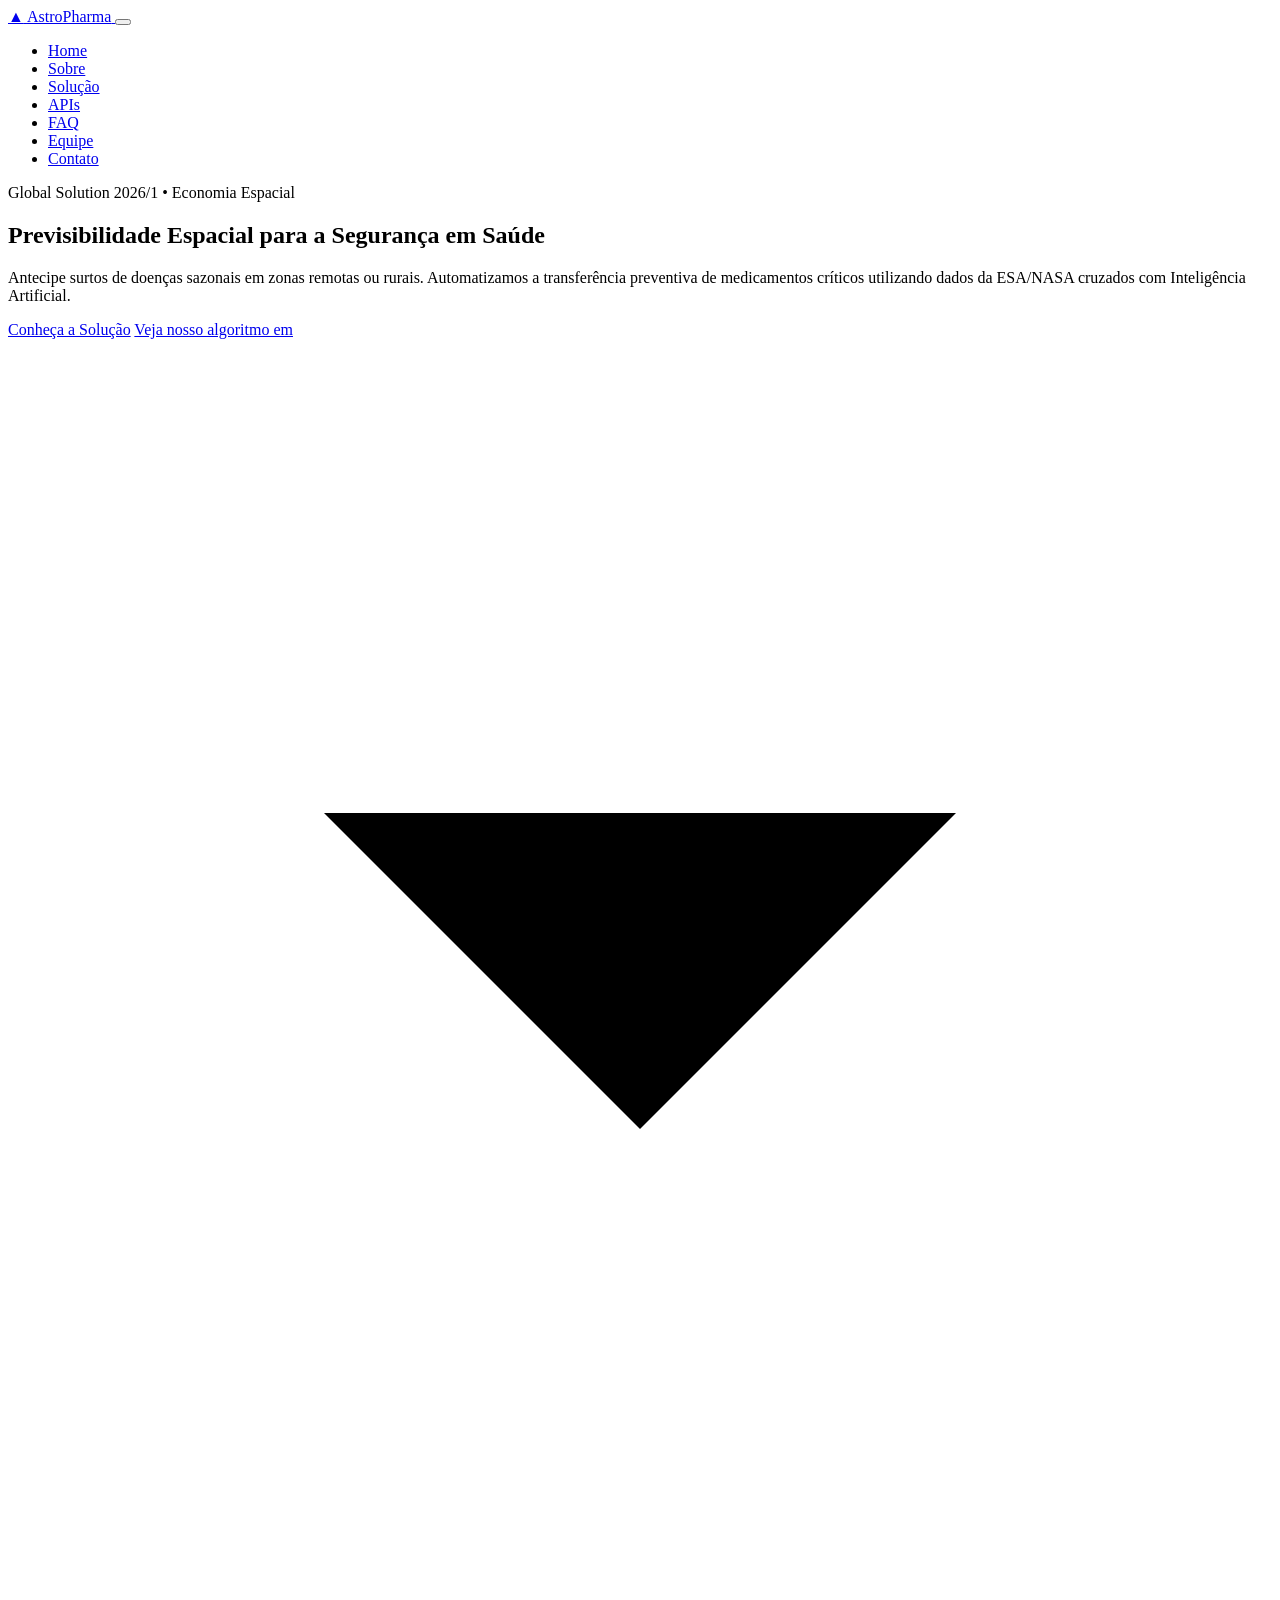
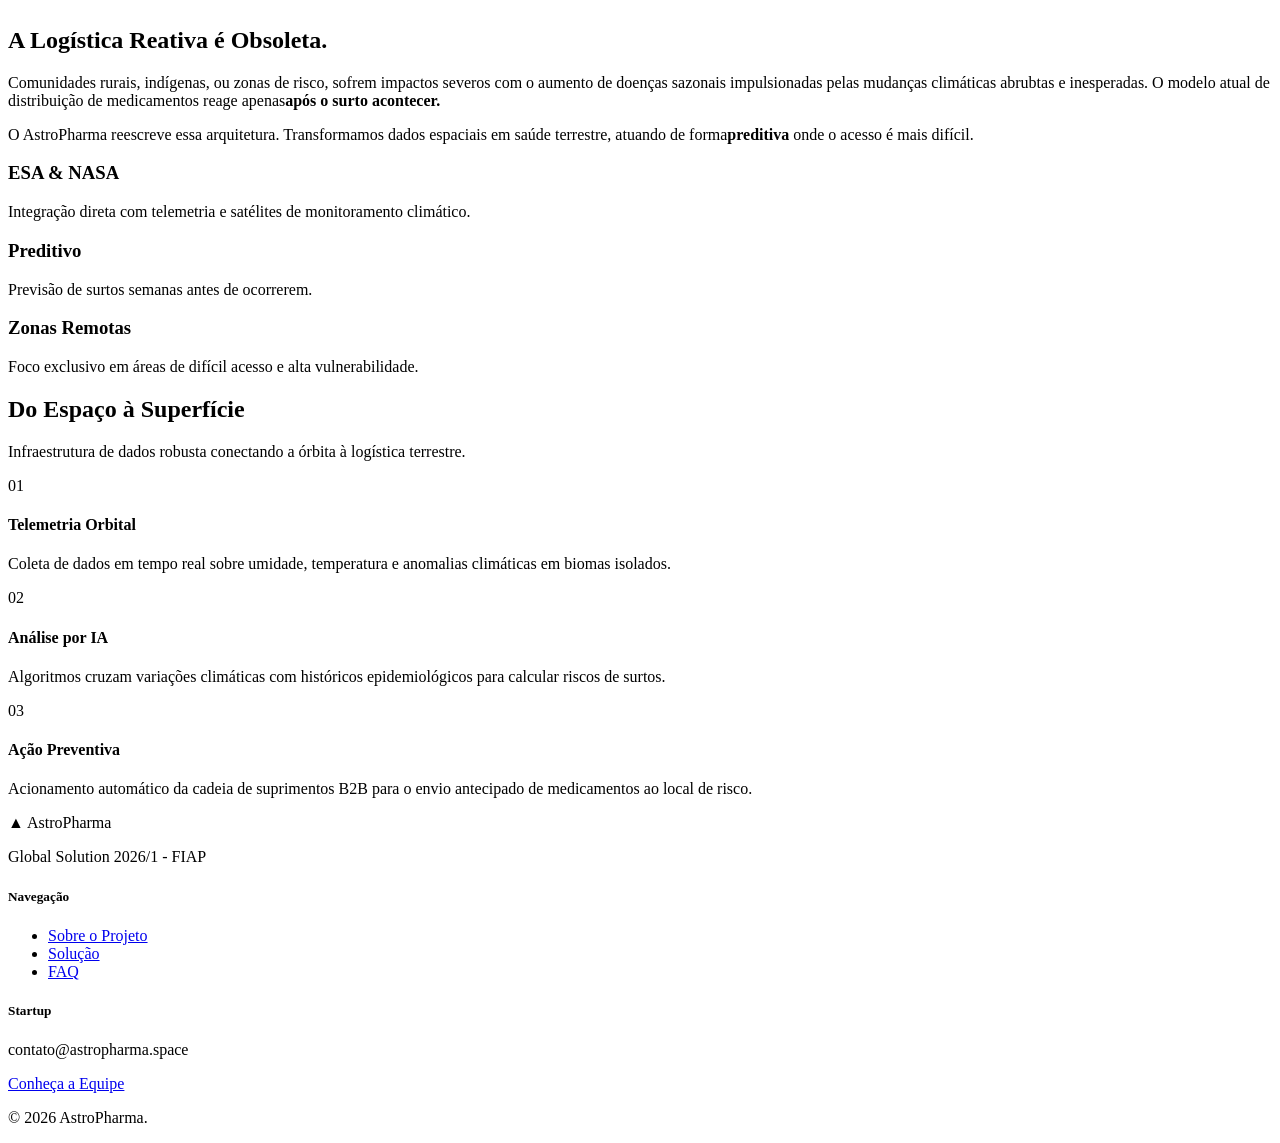
==== index.html @ 4e4f3017 "Pagina Sobre realizada - conecatada css - conectada JS" ====
<!DOCTYPE html>
<html lang="pt-BR">

<head>
    <meta charset="UTF-8">
    <meta name="viewport" content="width=device-width, initial-scale=1.0">
    <title>AstroPharma | Logística Farmacêutica Preditiva Orbital</title>

    <link rel="stylesheet" href="css/style.css">

    <link rel="preconnect" href="https://fonts.googleapis.com">
    <link rel="preconnect" href="https://fonts.gstatic.com" crossorigin>
    <link href="https://fonts.googleapis.com/css2?family=Inter:wght@300;400;600;700&display=swap" rel="stylesheet">
</head>

<body>

    <header class="cabecalho">
        <div class="caixa-principal nav-container">
            <a href="index.html" class="logo">
                <span class="icone-logo">▲</span>
                <span class="texto-logo">AstroPharma</span>
            </a>

            <button class="botao-menu-mobile" id="botao-menu-mobile" aria-label="Abrir Menu">
                <span></span>
                <span></span>
                <span></span>
            </button>

            <nav class="menu-navegacao" id="menu-navegacao">
                <ul>
                    <li><a href="index.html" class="ativo">Home</a></li>
                    <li><a href="pages/sobre.html">Sobre</a></li>
                    <li><a href="pages/solucao.html">Solução</a></li>
                    <li><a href="pages/dashboard.html">APIs</a></li>
                    <li><a href="pages/faq.html">FAQ</a></li>
                    <li><a href="pages/integrantes.html">Equipe</a></li>
                    <li><a href="pages/contato.html" class="botao botao-pequeno botao-principal">Contato</a></li>
                </ul>
            </nav>
        </div>
    </header>

    <main>
        <section class="destaque">
            <div class="sobreposicao-destaque"></div>
            <div class="caixa-principal conteudo-destaque">
                <div class="bloco-texto-destaque">
                    <span class="etiqueta">Global Solution 2026/1 • Economia Espacial</span>
                    <h1>Previsibilidade Espacial para a Segurança em Saúde</h1>
                    <p>Antecipe surtos de doenças sazonais em zonas remotas ou rurais. Automatizamos a transferência
                        preventiva de medicamentos críticos utilizando dados da ESA/NASA cruzados com Inteligência
                        Artificial.</p>
                    <div class="acoes-destaque">
                        <a href="pages/solucao.html" class="botao botao-principal">Conheça a Solução</a>
                        <a href="pages/solucao.html" class="botao botao-secundario">Veja nosso algoritmo em</a>

                    </div>
                </div>
            </div>

            <a href="#proxima-secao" class="seta-descer" aria-label="Rolar para a próxima seção">
                <svg  viewBox="0 0 24 24" >
                    <polyline points="6 9 12 15 18 9"></polyline>
                </svg>
            </a>
        </section>

        <section id="proxima-secao" class="secao secao-problema">
            <div class="caixa-principal grades">
                <div class="bloco-texto">
                    <h2>A Logística Reativa é Obsoleta.</h2>
                    <p>Comunidades rurais, indígenas, ou zonas de risco, sofrem impactos severos com o aumento de doenças sazonais
                        impulsionadas pelas mudanças climáticas abrubtas e inesperadas. O modelo atual de distribuição de medicamentos reage
                        apenas<strong>após o surto acontecer.</strong> </p>
                    <p>O AstroPharma reescreve essa arquitetura. Transformamos dados espaciais em saúde terrestre,
                        atuando de forma<strong>preditiva</strong>  onde o acesso é mais difícil.</p>
                </div>
                <div class="grade-estatisticas">
                    <div class="cartao-estatistica">
                        <h3>ESA & NASA</h3>
                        <p>Integração direta com telemetria e satélites de monitoramento climático.</p>
                    </div>
                    <div class="cartao-estatistica">
                        <h3>Preditivo</h3>
                        <p>Previsão de surtos semanas antes de ocorrerem.</p>
                    </div>
                    <div class="cartao-estatistica">
                        <h3>Zonas Remotas</h3>
                        <p>Foco exclusivo em áreas de difícil acesso e alta vulnerabilidade.</p>
                    </div>
                </div>
            </div>
        </section>

        <section class="secao como-funciona">
            <div class="caixa-principal">
                <div class="cabecalho-secao">
                    <h2>Do Espaço à Superfície</h2>
                    <p>Infraestrutura de dados robusta conectando a órbita à logística terrestre.</p>
                </div>
                <div class="grade-passos">
                    <div class="cartao-passo">
                        <div class="icone-passo">01</div>
                        <h4>Telemetria Orbital</h4>
                        <p>Coleta de dados em tempo real sobre umidade, temperatura e anomalias climáticas em biomas
                            isolados.</p>
                    </div>
                    <div class="cartao-passo">
                        <div class="icone-passo">02</div>
                        <h4>Análise por IA</h4>
                        <p>Algoritmos cruzam variações climáticas com históricos epidemiológicos para calcular riscos de
                            surtos.</p>
                    </div>
                    <div class="cartao-passo">
                        <div class="icone-passo">03</div>
                        <h4>Ação Preventiva</h4>
                        <p>Acionamento automático da cadeia de suprimentos B2B para o envio antecipado de medicamentos
                            ao local de risco.</p>
                    </div>
                </div>
            </div>
        </section>
    </main>

    <footer class="rodape">
        <div class="caixa-principal grade-rodape">
            <div class="logo-rodape">
                <span class="icone-logo">▲</span> AstroPharma
                <p>Global Solution 2026/1 - FIAP</p>
            </div>
            <div class="links-rodape">
                <h5>Navegação</h5>
                <ul>
                    <li><a href="pages/sobre.html">Sobre o Projeto</a></li>
                    <li><a href="pages/solucao.html">Solução</a></li>
                    <li><a href="pages/faq.html">FAQ</a></li>
                </ul>
            </div>
            <div class="contato-rodape">
                <h5>Startup</h5>
                <p>contato@astropharma.space</p>
                <p><a href="pages/integrantes.html">Conheça a Equipe</a></p>
            </div>
        </div>
        <div class="fundo-rodape caixa-principal">
            <p>&copy; 2026 AstroPharma. </p>
        </div>
    </footer>

    <script src="js/main.js"></script>
</body>

</html>
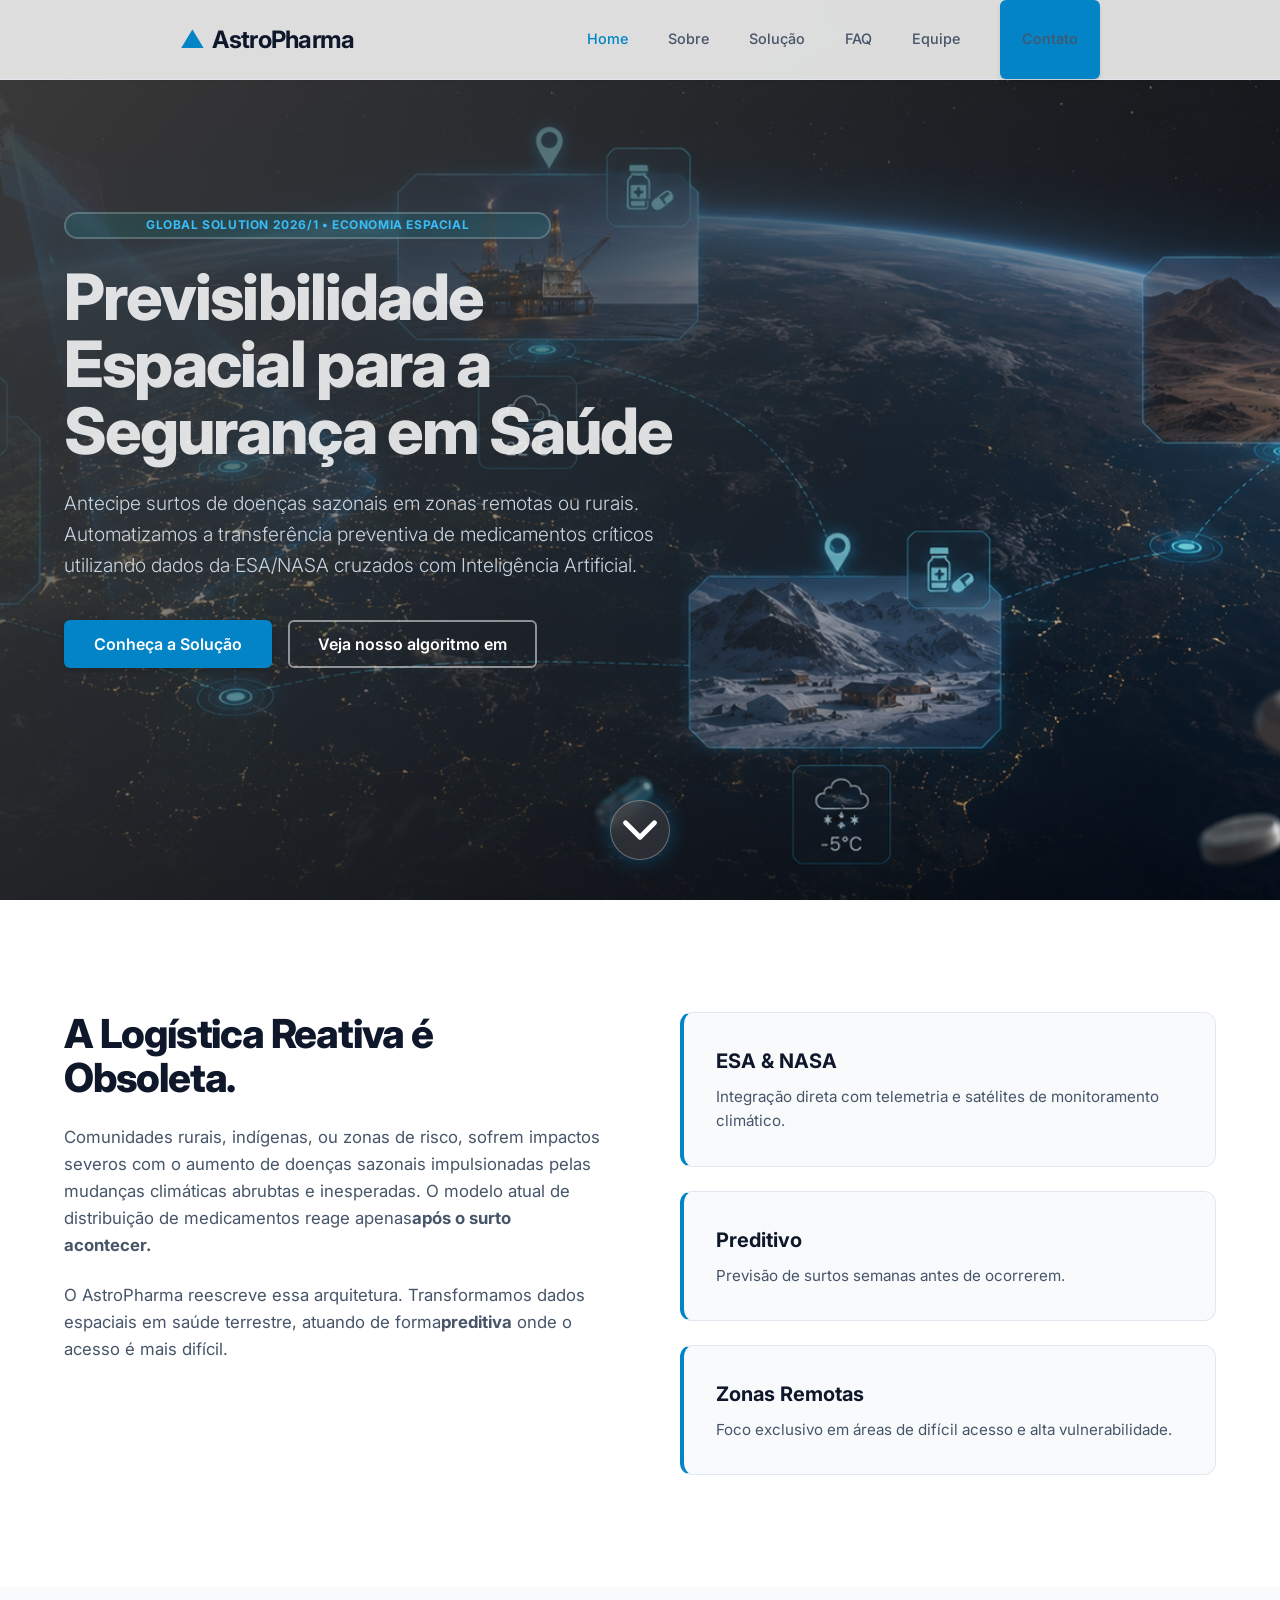
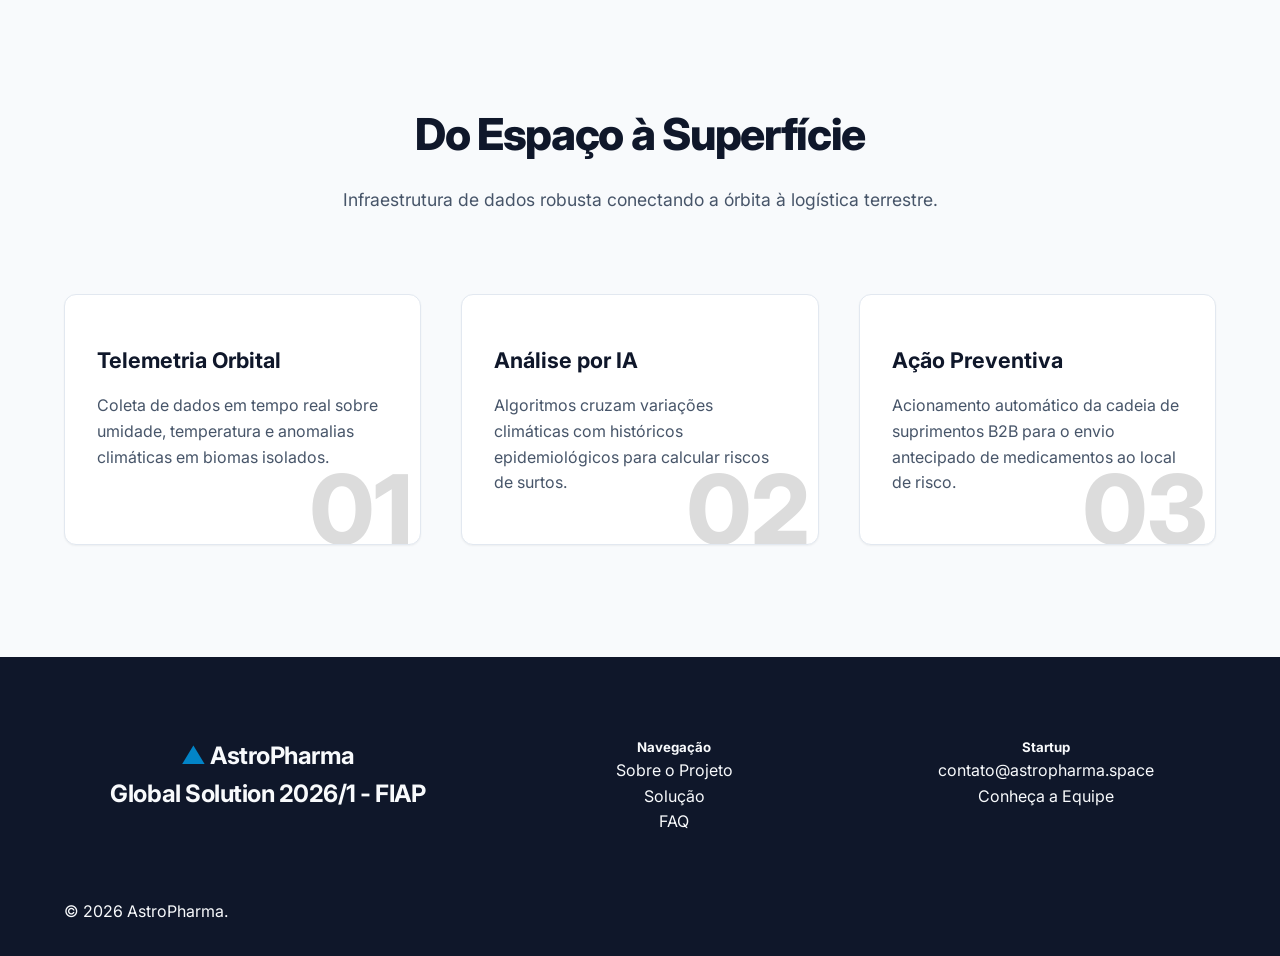
==== commit 0b5ae1a7: "Css finalizado e responsivo" ====
--- a/index.html
+++ b/index.html
@@ -33,7 +33,6 @@
                     <li><a href="index.html" class="ativo">Home</a></li>
                     <li><a href="pages/sobre.html">Sobre</a></li>
                     <li><a href="pages/solucao.html">Solução</a></li>
-                    <li><a href="pages/dashboard.html">APIs</a></li>
                     <li><a href="pages/faq.html">FAQ</a></li>
                     <li><a href="pages/integrantes.html">Equipe</a></li>
                     <li><a href="pages/contato.html" class="botao botao-pequeno botao-principal">Contato</a></li>
--- a/css/style.css
+++ b/css/style.css
@@ -0,0 +1,1198 @@
+:root {
+    --cor-fundo-geral: #f8fafc;
+    --cor-fundo-cartao: #ffffff;
+    --cor-texto-principal: #0f172a;
+    --cor-texto-secundario: #475569;
+    --cor-azul-destaque: #0284c7;
+    --cor-azul-hover: #0369a1;
+    --cor-borda: #e2e8f0;
+    
+    --sombra-leve: 0 1px 2px 0 rgba(0, 0, 0, 0.05);
+    --sombra-media: 0 4px 6px -1px rgba(0, 0, 0, 0.1), 0 2px 4px -1px rgba(0, 0, 0, 0.06);
+    --sombra-forte: 0 10px 15px -3px rgba(0, 0, 0, 0.1), 0 4px 6px -2px rgba(0, 0, 0, 0.05);
+    
+    --fonte-padrao: 'Inter', sans-serif;
+    --transicao-padrao: all 0.3s cubic-bezier(0.4, 0, 0.2, 1);
+}
+
+* {
+    margin: 0;
+    padding: 0;
+    box-sizing: border-box;
+}
+
+html {
+    font-family: var(--fonte-padrao);
+    color: var(--cor-texto-principal);
+    background-color: var(--cor-fundo-geral);
+    line-height: 1.6;
+    scroll-behavior: smooth; /* Adicionado para a rolagem suave */
+}
+
+ul { list-style: none; }
+a { text-decoration: none; color: inherit; transition: var(--transicao-padrao); }
+
+.caixa-principal {
+    width: 100%;
+    max-width: 1200px;
+    margin: 0 auto;
+    padding: 0 1.5rem;
+}
+
+.botao {
+    display: inline-flex;
+    align-items: center;
+    justify-content: center;
+    padding: 0.875rem 1.75rem;
+    border-radius: 6px;
+    font-weight: 600;
+    cursor: pointer;
+    border: 2px solid transparent;
+    transition: var(--transicao-padrao);
+    line-height: 1;
+}
+
+.botao-principal { 
+    background-color: var(--cor-azul-destaque); 
+    color: #ffffff; 
+    box-shadow: var(--sombra-media);
+}
+.botao-principal:hover { 
+    background-color: var(--cor-azul-hover); 
+    transform: translateY(-2px);
+    box-shadow: var(--sombra-forte);
+}
+
+.botao-secundario {
+    background-color: transparent;
+    color: var(--cor-fundo-cartao);
+    border-color: rgba(255, 255, 255, 0.5);
+}
+.botao-secundario:hover { 
+    background-color: rgba(255, 255, 255, 0.1); 
+    border-color: #ffffff;
+}
+
+.botao-pequeno { 
+    padding: 0.6rem 1.25rem; 
+    font-size: 0.875rem; 
+}
+
+.cabecalho {
+    position: fixed;
+    top: 0;
+    width: 100%;
+    height: 80px;
+    background-color: rgba(231, 231, 231, 0.95);
+    backdrop-filter: blur(12px);
+    border-bottom: 1px solid var(--cor-borda);
+    z-index: 1000;
+    box-shadow: var(--sombra-leve);
+}
+
+.nav-container {
+    display: flex;
+    justify-content: space-around;
+    align-items: center; 
+    height: 100%;
+}
+
+.logo {
+    font-size: 1.5rem;
+    font-weight: 700;
+    display: inline-flex;
+    align-items: center; 
+    gap: 0.5rem;
+    color: var(--cor-texto-principal);
+    letter-spacing: -0.03em;
+    line-height: 1; 
+    height: 100%;
+}
+
+.icone-logo { 
+    color: var(--cor-azul-destaque); 
+    display: inline-block;
+    line-height: 1;
+}
+
+.menu-navegacao {
+    display: flex;
+    align-items: center;
+    height: 100%;
+}
+
+.menu-navegacao ul {
+    display: flex;
+    align-items: center; 
+    gap: 2.5rem;
+    height: 100%;
+}
+
+.menu-navegacao li {
+    display: flex;
+    align-items: center;
+    height: 100%;
+}
+
+.menu-navegacao a {
+    font-size: 0.9rem;
+    font-weight: 500;
+    color: var(--cor-texto-secundario);
+    line-height: 1;
+    display: inline-flex;
+    align-items: center;
+    height: 100%;
+}
+
+.menu-navegacao a:hover, .menu-navegacao a.ativo { 
+    color: var(--cor-azul-destaque); 
+}
+
+.botao-menu-mobile {
+    display: none;
+    background: transparent;
+    border: none;
+    cursor: pointer;
+    flex-direction: column;
+    gap: 5px;
+}
+
+.botao-menu-mobile span {
+    display: block;
+    width: 25px;
+    height: 3px;
+    background-color: var(--cor-texto-principal);
+    transition: var(--transicao-padrao);
+}
+
+.destaque {
+    position: relative;
+    min-height: 100vh; 
+    display: flex;
+    align-items: center;
+    background-image: url('../assets/hero_orbita_astropharma.png');
+    background-size: cover;
+    background-position: center;
+    padding-top: 100px; 
+    padding-bottom: 120px; 
+}
+
+.sobreposicao-destaque {
+    position: absolute;
+    inset: 0;
+    background: linear-gradient(135deg, rgb(59, 59, 59) 0%, rgba(99, 99, 99, 0) 100%);
+    z-index: 1;
+}
+
+.conteudo-destaque {
+    position: relative;
+    z-index: 2;
+    width: 100%;
+}
+
+.bloco-texto-destaque { 
+    max-width: 650px; 
+    display: flex;
+    flex-direction: column;
+    align-items: flex-start;
+}
+
+.etiqueta {
+    display: inline-block;
+    padding: 0.35rem 5rem;
+    background-color: rgba(0, 238, 255, 0.09);
+    color: #38bdf8;
+    border: 2px solid rgba(255, 255, 255, 0.212);
+    border-radius: 50px;
+    font-size: 0.75rem;
+    font-weight: 700;
+    text-transform: uppercase;
+    letter-spacing: 0.05em;
+    margin-bottom: 1.5rem;
+    backdrop-filter: blur(4px);
+    line-height: 1;
+}
+
+.destaque h1 {
+    font-size: 4rem;
+    font-weight: 800;
+    line-height: 1.05;
+    margin-bottom: 1.5rem;
+    color: #ffffffd8;
+    letter-spacing: -0.03em;
+}
+
+.destaque p {
+    font-size: 1.20rem;
+    color: #cbd5e1;
+    margin-bottom: 2.5rem;
+    font-weight: 300;
+}
+
+.acoes-destaque { 
+    display: flex; 
+    gap: 1rem; 
+    align-items: center;
+}
+
+.secao { 
+    padding: 7rem 0; 
+}
+
+.cabecalho-secao {
+    text-align: center;
+    max-width: 650px;
+    margin: 0 auto 5rem auto;
+    display: flex;
+    flex-direction: column;
+    align-items: center;
+}
+
+.cabecalho-secao h2 { 
+    font-size: 2.75rem; 
+    font-weight: 800;
+    margin-bottom: 1rem; 
+    letter-spacing: -0.03em;
+}
+
+.cabecalho-secao p { 
+    color: var(--cor-texto-secundario); 
+    font-size: 1.1rem;
+}
+
+.secao-problema { background-color: var(--cor-fundo-cartao); }
+
+.grades {
+    display: grid;
+    grid-template-columns: 1fr 1fr;
+    gap: 5rem;
+    align-items: start;
+}
+
+.bloco-texto {
+    display: flex;
+    flex-direction: column;
+    align-items: flex-start;
+}
+
+.bloco-texto h2 { 
+    font-size: 2.5rem; 
+    font-weight: 800;
+    margin-bottom: 1.5rem; 
+    line-height: 1.1; 
+    letter-spacing: -0.03em;
+}
+
+.bloco-texto p { 
+    color: var(--cor-texto-secundario); 
+    margin-bottom: 1.5rem; 
+    font-size: 1.05rem;
+}
+
+.grade-estatisticas {
+    display: grid;
+    grid-template-columns: 1fr;
+    gap: 1.5rem;
+    align-items: stretch; 
+}
+
+.cartao-estatistica {
+    background-color: var(--cor-fundo-geral);
+    border: 1px solid var(--cor-borda);
+    padding: 2rem;
+    border-radius: 12px;
+    border-left: 4px solid var(--cor-azul-destaque);
+    transition: var(--transicao-padrao);
+    display: flex;
+    flex-direction: column;
+    height: 100%;
+}
+
+.cartao-estatistica:hover {
+    box-shadow: var(--sombra-media);
+    transform: translateX(5px);
+}
+
+.cartao-estatistica h3 { 
+    color: var(--cor-texto-principal); 
+    font-size: 1.25rem; 
+    font-weight: 700;
+    margin-bottom: 0.5rem; 
+}
+
+.cartao-estatistica p { 
+    font-size: 0.95rem; 
+    color: var(--cor-texto-secundario); 
+    flex-grow: 1;
+}
+
+.como-funciona { background-color: var(--cor-fundo-geral); }
+
+.grade-passos {
+    display: grid;
+    grid-template-columns: repeat(3, 1fr);
+    gap: 2.5rem;
+    align-items: stretch;
+}
+
+.cartao-passo {
+    background-color: var(--cor-fundo-cartao);
+    border: 1px solid var(--cor-borda);
+    padding: 3rem 2rem;
+    border-radius: 12px;
+    position: relative;
+    box-shadow: var(--sombra-leve);
+    transition: var(--transicao-padrao);
+    overflow: hidden;
+    display: flex;
+    flex-direction: column;
+    height: 100%;
+}
+
+.cartao-passo:hover { 
+    box-shadow: var(--sombra-forte); 
+    transform: translateY(-8px); 
+    border-color: #bae6fd;
+}
+
+.icone-passo {
+    position: absolute;
+    bottom: -0.8rem;
+    right: 0.5rem;
+    font-size: 6rem;
+    font-weight: 800;
+    color: #dcdcdc;
+    line-height: 1;
+}
+
+.cartao-passo h4, .cartao-passo p {
+    position: relative;
+    z-index: 1;
+}
+
+.cartao-passo h4 { 
+    font-size: 1.35rem; 
+    font-weight: 700;
+    margin-bottom: 1rem; 
+    color: var(--cor-texto-principal);
+}
+
+.cartao-passo p { 
+    color: var(--cor-texto-secundario); 
+    font-size: 1rem; 
+    flex-grow: 1;
+}
+
+.rodape {
+    background-color: #0f172a;
+    color: #f8fafc;
+    padding: 5rem 0 2rem 0;
+}
+
+.grade-rodape {
+    display: grid;
+    grid-template-columns: 1.2fr 1fr 1fr;
+    gap: 2rem;
+    margin-bottom: 4rem;
+    align-items: start; 
+    text-align: center;
+}
+
+.logo-rodape {
+    font-size: 1.5rem;
+    font-weight: 700;
+    letter-spacing: -0.02em;
+}
+
+@media (max-width: 992px) {
+    .destaque h1 { font-size: 3rem; }
+    .grades { grid-template-columns: 1fr; gap: 4rem; }
+    .grade-passos { grid-template-columns: repeat(2, 1fr); }
+}
+
+@media (max-width: 768px) {
+    .botao-menu-mobile { 
+        display: flex; 
+        align-items: center;
+    }
+    
+    .menu-navegacao {
+        position: absolute;
+        top: 80px;
+        left: -100%;
+        width: 100%;
+        background-color: var(--cor-fundo-cartao);
+        border-bottom: 1px solid var(--cor-borda);
+        box-shadow: var(--sombra-media);
+        transition: var(--transicao-padrao);
+        height: auto;
+    }
+
+    .menu-navegacao.ativo { left: 0; }
+    
+    .menu-navegacao ul {
+        flex-direction: column;
+        padding: 2rem 0;
+        gap: 1.5rem;
+        height: auto;
+    }
+    
+    .menu-navegacao li {
+        width: 100%;
+        justify-content: center;
+    }
+    
+    .menu-navegacao a {
+        height: auto;
+        padding: 0.5rem 0;
+    }
+
+    .destaque h1 { font-size: 2.5rem; }
+    .acoes-destaque { flex-direction: column; align-items: stretch; }
+    .grade-passos { grid-template-columns: 1fr; }
+    .grade-rodape { grid-template-columns: 1fr; gap: 2.5rem; }
+}
+
+.seta-descer {
+    position: absolute;
+    bottom: 40px;
+    left: 50%;
+    width: 40;
+    height: 40;
+    fill: none;
+    stroke: currentColor;
+    stroke-width: 2;
+    stroke-linecap: round;
+    stroke-linejoin: round;
+
+    
+    transform: translateX(-50%);
+    
+    /* Design do botão circular */
+    width: 60px;
+    height: 60px;
+    display: flex;
+    align-items: center;
+    justify-content: center;
+    border-radius: 50%;
+    
+    color: #ffffff; 
+    background-color: rgba(255, 255, 255, 0.1); 
+    border: 1px solid rgba(255, 255, 255, 0.3); 
+    backdrop-filter: blur(8px); 
+    
+    box-shadow: 0 0 20px rgba(2, 132, 199, 0.4); 
+    
+    transition: var(--transicao-padrao);
+    animation: flutuar 2.5s ease-in-out infinite;
+    z-index: 10;
+}
+
+.seta-descer:hover {
+    color: #ffffff;
+    background-color: var(--cor-azul-destaque);
+    border-color: var(--cor-azul-destaque);
+    box-shadow: 0 0 30px rgba(2, 132, 199, 0.8); /* Brilho mais forte no hover */
+    /* Ao passar o mouse, além de centralizada, ela cresce um pouco (scale) */
+    transform: translateX(-50%) scale(1.1); 
+}
+
+/* Animação ajustada para manter a escala no lugar certo */
+@keyframes flutuar {
+    0% { transform: translateX(-50%) translateY(0); }
+    50% { transform: translateX(-50%) translateY(12px); }
+    100% { transform: translateX(-50%) translateY(0); }
+}
+
+
+/*sobre-------------------------------------------------------------------------- */
+
+
+.topo-pagina-interna {
+    padding: 140px 0 60px 0;
+    background-color: var(--cor-fundo-cartao);
+    border-bottom: 1px solid var(--cor-borda);
+}
+
+.texto-topo-sobre {
+    display: flex;
+    flex-direction: column;
+    align-items: center; 
+    text-align: center;
+    padding: 6rem 2rem;
+    border-radius: 16px;
+
+.texto-topo-sobre {
+    display: flex;
+    flex-direction: column;
+    align-items: center; 
+    text-align: center;
+    padding: 6rem 2rem;
+    border-radius: 16px;
+    background-image: linear-gradient(rgba(15, 23, 42, 0.7), rgba(15, 23, 42, 0.8)), url('../assets/astronauta.png');
+    background-size: cover;
+    background-position: center;
+    background-repeat: no-repeat;
+    box-shadow: var(--sombra-forte);
+    margin-top: 60px; 
+}
+
+.texto-topo-sobre h1 {
+    font-size: 3.5rem;
+    color: #ffffff;
+    margin-bottom: 1rem;
+    font-weight: 800;
+}
+
+.texto-topo-sobre p {
+    color: #cbd5e1;
+    max-width: 600px;
+    font-size: 1.1rem;
+}
+
+.subtitulo-marca {
+    display: inline-block;
+    color: var(--cor-azul-destaque);
+    font-weight: 700;
+    text-transform: uppercase;
+    font-size: 0.85rem;
+    letter-spacing: 0.05em;
+    margin-bottom: 0.5rem;
+}
+
+.bloco-texto-linha {
+    background-color: var(--cor-fundo-cartao);
+    border: 1px solid var(--cor-borda);
+    padding: 2.5rem;
+    border-radius: 12px;
+    box-shadow: var(--sombra-leve);
+    margin-bottom: 1.5rem; 
+}
+
+
+
+.bloco-texto-linha h4 {
+    font-size: 1.35rem;
+    margin-bottom: 0.75rem;
+    color: var(--cor-texto-principal);
+}
+
+.bloco-texto-linha p {
+    font-size: 1rem;
+    color: var(--cor-texto-secundario);
+    line-height: 1.7;
+}
+
+/* Lista de Tecnologias em Linha */
+.lista-tecnologias-linha {
+    display: flex;
+    flex-direction: column;
+    gap: 1.5rem;
+}
+
+.item-tecnologia {
+    display: flex;
+    align-items: flex-start;
+    gap: 1.5rem;
+    background-color: var(--cor-fundo-cartao);
+    border: 1px solid var(--cor-borda);
+    padding: 2rem;
+    border-radius: 12px;
+}
+
+.icone-tecnologia {
+    font-size: 2.5rem;
+    line-height: 1;
+}
+
+.conteudo-tec h4 {
+    font-size: 1.25rem;
+    margin-bottom: 0.5rem;
+    color: var(--cor-texto-principal);
+}
+
+.conteudo-tec p {
+    font-size: 0.95rem;
+    color: var(--cor-texto-secundario);
+}
+
+
+.grade-simulador-layout {
+    display: grid;
+    grid-template-columns: 1fr 1.1fr;
+    gap: 4rem;
+    align-items: center;
+}
+
+.controles-simulador {
+    display: flex;
+    flex-direction: column;
+    gap: 1rem;
+    margin-top: 2rem;
+}
+
+.sim-btn {
+    background-color: var(--cor-fundo-cartao);
+    border: 1px solid var(--cor-borda);
+    padding: 1.25rem;
+    border-radius: 8px;
+    color: var(--cor-texto-principal);
+    font-size: 1rem;
+    font-weight: 600;
+    cursor: pointer;
+    text-align: left;
+    transition: var(--transicao-padrao);
+    display: flex;
+    justify-content: space-between;
+    align-items: center;
+    box-shadow: var(--sombra-leve);
+}
+
+.sim-btn::after {
+    content: '→';
+    opacity: 0;
+    transition: var(--transicao-padrao);
+    font-size: 1.25rem;
+}
+
+.sim-btn:hover {
+    border-color: var(--cor-azul-destaque);
+    background-color: #f0f9ff;
+    transform: translateX(5px);
+}
+
+.sim-btn.active {
+    background-color: var(--cor-azul-destaque);
+    color: #ffffff;
+    border-color: var(--cor-azul-destaque);
+    box-shadow: var(--sombra-media);
+}
+
+.sim-btn.active::after {
+    opacity: 1;
+    transform: translateX(5px);
+}
+
+.simulator-display { width: 100%; }
+
+.display-card.glass {
+    background-color: rgba(255, 255, 255, 0.85);
+    border: 1px solid rgba(226, 232, 240, 0.8);
+    backdrop-filter: blur(12px);
+    -webkit-backdrop-filter: blur(12px);
+    border-radius: 16px;
+    padding: 2.5rem;
+    box-shadow: var(--sombra-forte), 0 20px 25px -5px rgba(0, 0, 0, 0.03);
+    transition: all 0.2s cubic-bezier(0.4, 0, 0.2, 1);
+}
+
+.display-header {
+    display: flex;
+    justify-content: space-between;
+    align-items: center;
+    margin-bottom: 1.5rem;
+    border-bottom: 1px dashed var(--cor-borda);
+    padding-bottom: 1rem;
+}
+
+.badge-alert {
+    background-color: #fef2f2;
+    color: #ef4444;
+    border: 1px solid #fee2e2;
+    padding: 0.35rem 0.75rem;
+    border-radius: 6px;
+    font-size: 0.75rem;
+    font-weight: 700;
+    text-transform: uppercase;
+    letter-spacing: 0.03em;
+}
+
+.satellite-source {
+    font-size: 0.8rem;
+    color: var(--cor-texto-secundario);
+    font-weight: 500;
+}
+
+#display-title {
+    font-size: 1.75rem;
+    font-weight: 800;
+    color: var(--cor-texto-principal);
+    margin-bottom: 1.5rem;
+    letter-spacing: -0.02em;
+}
+
+.display-grid {
+    display: grid;
+    grid-template-columns: 1fr 1fr;
+    gap: 1.25rem;
+    margin-bottom: 2rem;
+}
+
+.metric-box {
+    background-color: var(--cor-fundo-geral);
+    border: 1px solid var(--cor-borda);
+    padding: 1.25rem;
+    border-radius: 8px;
+    display: flex;
+    flex-direction: column;
+    gap: 0.35rem;
+}
+
+.metric-label {
+    font-size: 0.75rem;
+    color: var(--cor-texto-secundario);
+    text-transform: uppercase;
+    font-weight: 600;
+    letter-spacing: 0.02em;
+}
+
+.metric-value {
+    font-size: 0.95rem;
+    font-weight: 700;
+    color: var(--cor-texto-principal);
+}
+
+.metric-value.text-warning { color: #b45309; }
+
+.action-box {
+    background-color: #f0f9ff;
+    border-left: 4px solid var(--cor-azul-destaque);
+    padding: 1.5rem;
+    border-radius: 0 8px 8px 0;
+}
+
+.action-box h4 {
+    font-size: 0.95rem;
+    color: var(--cor-azul-hover);
+    margin-bottom: 0.5rem;
+    font-weight: 700;
+}
+
+.action-box p {
+    font-size: 0.9rem;
+    color: var(--cor-texto-secundario);
+    line-height: 1.5;
+}
+
+@media (max-width: 992px) {
+    .grade-simulador-layout { grid-template-columns: 1fr; gap: 3rem; }
+}
+
+@media (max-width: 768px) {
+    .texto-topo-sobre { padding: 4rem 1.5rem; }
+    .texto-topo-sobre h1 { font-size: 2.5rem; }
+    .item-tecnologia { flex-direction: column; gap: 0.5rem; align-items: center; text-align: center; }
+}
+
+@media (max-width: 576px) {
+    .display-grid { grid-template-columns: 1fr; }
+    .display-header { flex-direction: column; align-items: flex-start; gap: 0.75rem; }
+    .display-card.glass { padding: 1.5rem; }
+}
+   
+
+    background-size: cover;
+    background-position: center;
+    background-repeat: no-repeat;
+    box-shadow: var(--sombra-forte);
+}
+
+.texto-topo-sobre h1 {
+    font-size: 3.5rem;
+    font-weight: 800;
+    color: #ffffff; 
+    margin-bottom: 1.5rem;
+    letter-spacing: -0.03em;
+    line-height: 1.1;
+}
+
+.texto-topo-sobre p {
+    font-size: 1.25rem;
+    color: #e2e8f0; 
+    font-weight: 400;
+    max-width: 700px; 
+}
+
+
+.secao-clara { background-color: var(--cor-fundo-geral); }
+.secao-escura { background-color: #f1f5f9; border-top: 1px solid var(--cor-borda); border-bottom: 1px solid var(--cor-borda); }
+
+.grade-fluxos {
+    display: grid;
+    grid-template-columns: 1fr 1fr;
+    gap: 3rem;
+    align-items: stretch;
+}
+
+.cartao-fluxo {
+    background-color: var(--cor-fundo-cartao);
+    border: 1px solid var(--cor-borda);
+    border-radius: 12px;
+    padding: 3rem;
+    box-shadow: var(--sombra-leve);
+    display: flex;
+    flex-direction: column;
+}
+
+.cabecalho-fluxo {
+    margin-bottom: 1.5rem;
+    padding-bottom: 1.5rem;
+    border-bottom: 1px solid var(--cor-borda);
+}
+
+.cabecalho-fluxo h3 {
+    font-size: 1.8rem;
+    font-weight: 800;
+    color: var(--cor-texto-principal);
+    margin-top: 0.5rem;
+}
+
+.etiqueta-modelo {
+    display: inline-block;
+    padding: 0.35rem 1rem;
+    border-radius: 50px;
+    font-size: 0.8rem;
+    font-weight: 700;
+    text-transform: uppercase;
+    letter-spacing: 0.05em;
+}
+
+.b2b { background-color: #eff6ff; color: #2563eb; border: 1px solid #bfdbfe; }
+.b2g { background-color: #f0fdf4; color: #16a34a; border: 1px solid #bbf7d0; }
+
+.resumo-fluxo {
+    font-size: 1.1rem;
+    font-weight: 600;
+    color: var(--cor-texto-principal);
+    margin-bottom: 1.5rem;
+}
+
+.lista-passos-fluxo {
+    list-style: none;
+    display: flex;
+    flex-direction: column;
+    gap: 1.25rem;
+    flex-grow: 1;
+}
+
+.lista-passos-fluxo li {
+    position: relative;
+    padding-left: 2rem;
+    color: var(--cor-texto-secundario);
+    font-size: 0.95rem;
+}
+
+.lista-passos-fluxo li::before {
+    content: "●";
+    position: absolute;
+    left: 0;
+    top: 0;
+    color: var(--cor-azul-destaque);
+    font-size: 1.2rem;
+    line-height: 1.4;
+}
+
+.lista-passos-fluxo li strong {
+    color: var(--cor-texto-principal);
+}
+
+
+@media (max-width: 992px) {
+    .texto-topo-sobre {
+        padding: 4rem 1.5rem; 
+    }
+    
+    .texto-topo-sobre h1 { 
+        font-size: 2.5rem; 
+    }
+    
+    .grade-fluxos { grid-template-columns: 1fr; gap: 2rem; }
+    .cartao-fluxo { padding: 2rem; }
+}
+
+/* ==========================================================================
+   ESTILOS PÁGINA SOBRE E SOLUÇÃO 
+   ========================================================================== */
+
+.texto-topo-sobre {
+    display: flex;
+    flex-direction: column;
+    align-items: center; 
+    text-align: center;
+    padding: 6rem 2rem;
+    border-radius: 16px;
+    background-image: linear-gradient(rgba(15, 23, 42, 0.7), rgba(15, 23, 42, 0.8)), url('../assets/astronauta.png');
+    background-size: cover;
+    background-position: center;
+    background-repeat: no-repeat;
+    box-shadow: var(--sombra-forte);
+    margin-top: 60px; 
+}
+
+.texto-topo-sobre h1 {
+    font-size: 3.5rem;
+    color: #ffffff;
+    margin-bottom: 1rem;
+    font-weight: 800;
+}
+
+.texto-topo-sobre p {
+    color: #cbd5e1;
+    max-width: 600px;
+    font-size: 1.1rem;
+}
+
+.subtitulo-marca {
+    display: inline-block;
+    color: var(--cor-azul-destaque);
+    font-weight: 700;
+    text-transform: uppercase;
+    font-size: 0.85rem;
+    letter-spacing: 0.05em;
+    margin-bottom: 0.5rem;
+}
+
+.bloco-texto-linha {
+    background-color: var(--cor-fundo-cartao);
+    border: 1px solid var(--cor-borda);
+    padding: 2.5rem;
+    border-radius: 12px;
+    box-shadow: var(--sombra-leve);
+    margin-bottom: 1.5rem; 
+}
+
+.badge-modelo {
+    display: inline-block;
+    padding: 0.25rem 0.75rem;
+    background-color: #f0fdf4;
+    color: #16a34a;
+    border: 1px solid #bbf7d0;
+    border-radius: 4px;
+    font-size: 0.75rem;
+    font-weight: 700;
+    margin-bottom: 1rem;
+}
+
+.badge-modelo.B2B {
+    background-color: #f0f9ff;
+    color: var(--cor-azul-destaque);
+    border-color: #bae6fd;
+}
+
+.bloco-texto-linha h4 {
+    font-size: 1.35rem;
+    margin-bottom: 0.75rem;
+    color: var(--cor-texto-principal);
+}
+
+.bloco-texto-linha p {
+    font-size: 1rem;
+    color: var(--cor-texto-secundario);
+    line-height: 1.7;
+}
+
+.lista-tecnologias-linha {
+    display: flex;
+    flex-direction: column;
+    gap: 1.5rem;
+}
+
+.item-tecnologia {
+    display: flex;
+    align-items: flex-start;
+    gap: 1.5rem;
+    background-color: var(--cor-fundo-cartao);
+    border: 1px solid var(--cor-borda);
+    padding: 2rem;
+    border-radius: 12px;
+}
+
+.icone-tecnologia {
+    font-size: 2.5rem;
+    line-height: 1;
+}
+
+.conteudo-tec h4 {
+    font-size: 1.25rem;
+    margin-bottom: 0.5rem;
+    color: var(--cor-texto-principal);
+}
+
+.conteudo-tec p {
+    font-size: 0.95rem;
+    color: var(--cor-texto-secundario);
+}
+
+
+.grade-simulador-layout {
+    display: grid;
+    grid-template-columns: 1fr 1.1fr;
+    gap: 4rem;
+    align-items: center;
+}
+
+.controles-simulador {
+    display: flex;
+    flex-direction: column;
+    gap: 1rem;
+    margin-top: 2rem;
+}
+
+.sim-btn {
+    background-color: var(--cor-fundo-cartao);
+    border: 1px solid var(--cor-borda);
+    padding: 1.25rem;
+    border-radius: 8px;
+    color: var(--cor-texto-principal);
+    font-size: 1rem;
+    font-weight: 600;
+    cursor: pointer;
+    text-align: left;
+    transition: var(--transicao-padrao);
+    display: flex;
+    justify-content: space-between;
+    align-items: center;
+    box-shadow: var(--sombra-leve);
+}
+
+.sim-btn::after {
+    content: '→';
+    opacity: 0;
+    transition: var(--transicao-padrao);
+    font-size: 1.25rem;
+}
+
+.sim-btn:hover {
+    border-color: var(--cor-azul-destaque);
+    background-color: #f0f9ff;
+    transform: translateX(5px);
+}
+
+.sim-btn.active {
+    background-color: var(--cor-azul-destaque);
+    color: #ffffff;
+    border-color: var(--cor-azul-destaque);
+    box-shadow: var(--sombra-media);
+}
+
+.sim-btn.active::after {
+    opacity: 1;
+    transform: translateX(5px);
+}
+
+.simulator-display { width: 100%; }
+
+.display-card.glass {
+    background-color: rgba(255, 255, 255, 0.85);
+    border: 1px solid rgba(226, 232, 240, 0.8);
+    backdrop-filter: blur(12px);
+    -webkit-backdrop-filter: blur(12px);
+    border-radius: 16px;
+    padding: 2.5rem;
+    box-shadow: var(--sombra-forte), 0 20px 25px -5px rgba(0, 0, 0, 0.03);
+    transition: all 0.2s cubic-bezier(0.4, 0, 0.2, 1);
+}
+
+.display-header {
+    display: flex;
+    justify-content: space-between;
+    align-items: center;
+    margin-bottom: 1.5rem;
+    border-bottom: 1px dashed var(--cor-borda);
+    padding-bottom: 1rem;
+}
+
+.badge-alert {
+    background-color: #fef2f2;
+    color: #ef4444;
+    border: 1px solid #fee2e2;
+    padding: 0.35rem 0.75rem;
+    border-radius: 6px;
+    font-size: 0.75rem;
+    font-weight: 700;
+    text-transform: uppercase;
+    letter-spacing: 0.03em;
+}
+
+.satellite-source {
+    font-size: 0.8rem;
+    color: var(--cor-texto-secundario);
+    font-weight: 500;
+}
+
+#display-title {
+    font-size: 1.75rem;
+    font-weight: 800;
+    color: var(--cor-texto-principal);
+    margin-bottom: 1.5rem;
+    letter-spacing: -0.02em;
+}
+
+.display-grid {
+    display: grid;
+    grid-template-columns: 1fr 1fr;
+    gap: 1.25rem;
+    margin-bottom: 2rem;
+}
+
+.metric-box {
+    background-color: var(--cor-fundo-geral);
+    border: 1px solid var(--cor-borda);
+    padding: 1.25rem;
+    border-radius: 8px;
+    display: flex;
+    flex-direction: column;
+    gap: 0.35rem;
+}
+
+.metric-label {
+    font-size: 0.75rem;
+    color: var(--cor-texto-secundario);
+    text-transform: uppercase;
+    font-weight: 600;
+    letter-spacing: 0.02em;
+}
+
+.metric-value {
+    font-size: 0.95rem;
+    font-weight: 700;
+    color: var(--cor-texto-principal);
+}
+
+.metric-value.text-warning { color: #b45309; }
+
+.action-box {
+    background-color: #f0f9ff;
+    border-left: 4px solid var(--cor-azul-destaque);
+    padding: 1.5rem;
+    border-radius: 0 8px 8px 0;
+}
+
+.action-box h4 {
+    font-size: 0.95rem;
+    color: var(--cor-azul-hover);
+    margin-bottom: 0.5rem;
+    font-weight: 700;
+}
+
+.action-box p {
+    font-size: 0.9rem;
+    color: var(--cor-texto-secundario);
+    line-height: 1.5;
+}
+
+@media (max-width: 992px) {
+    .grade-simulador-layout { grid-template-columns: 1fr; gap: 3rem; }
+}
+
+@media (max-width: 768px) {
+    .texto-topo-sobre { padding: 4rem 1.5rem; }
+    .texto-topo-sobre h1 { font-size: 2.5rem; }
+    .item-tecnologia { flex-direction: column; gap: 0.5rem; align-items: center; text-align: center; }
+}
+
+@media (max-width: 576px) {
+    .display-grid { grid-template-columns: 1fr; }
+    .display-header { flex-direction: column; align-items: flex-start; gap: 0.75rem; }
+    .display-card.glass { padding: 1.5rem; }
+}
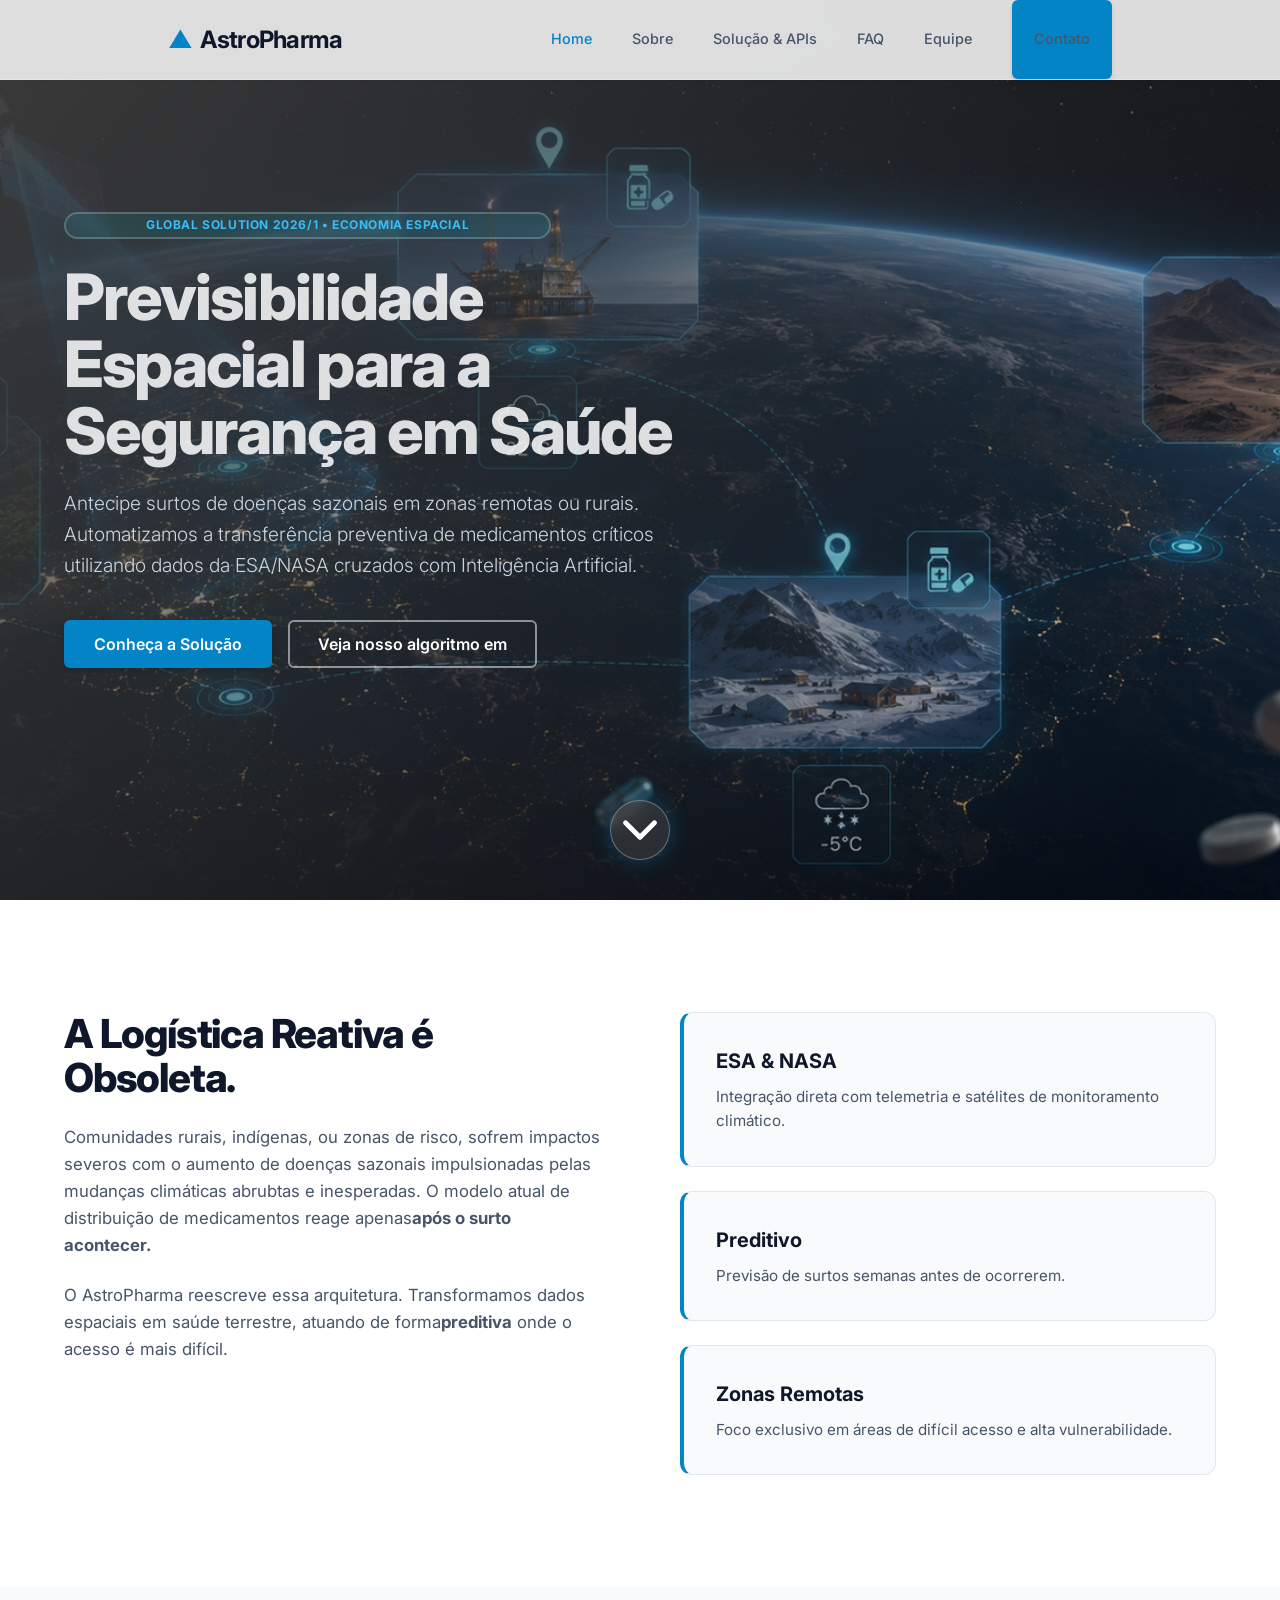
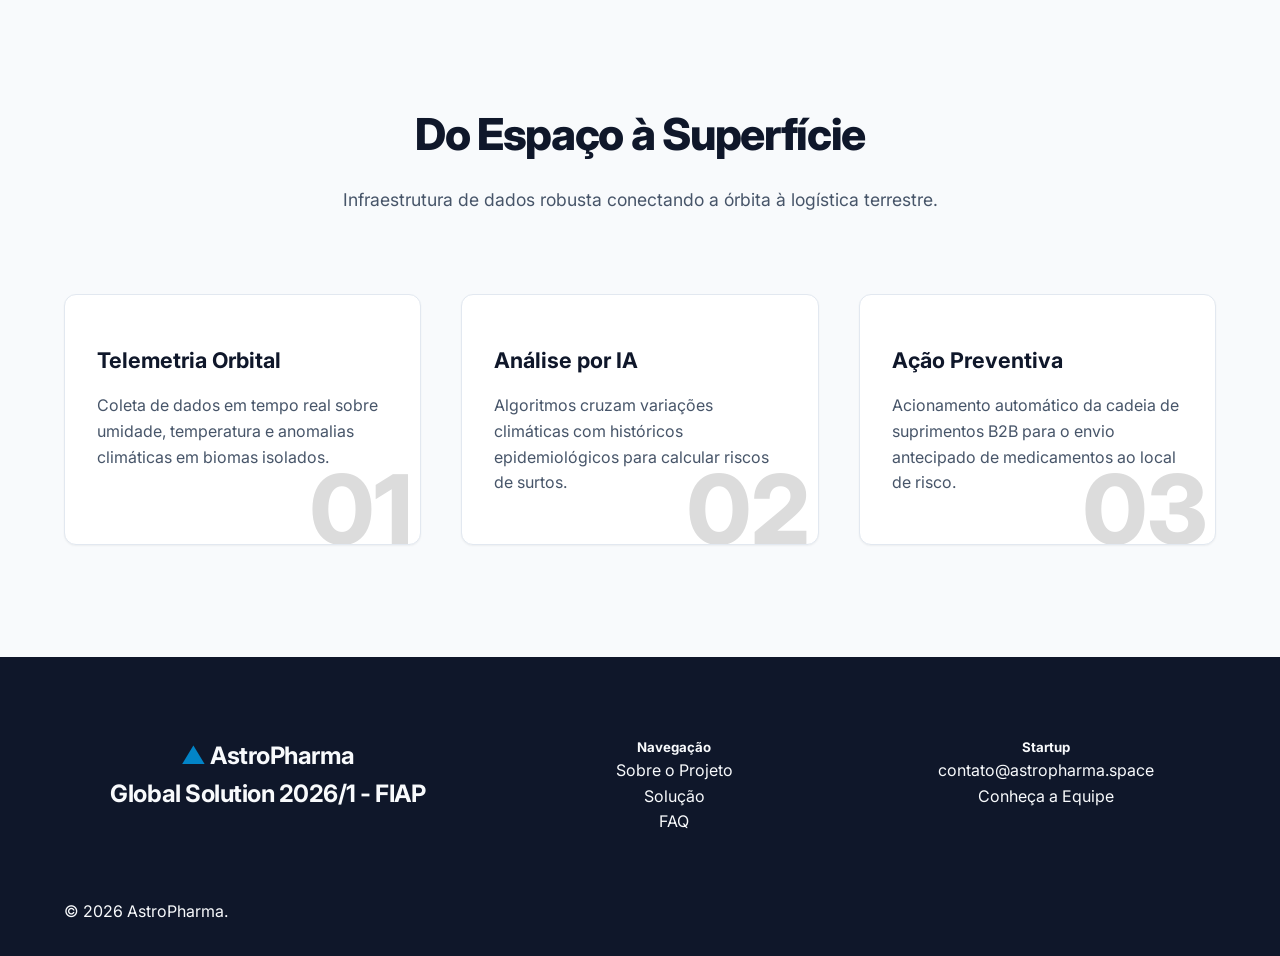
==== commit ed525557: "Alterações pagina soluçao e css reformulado" ====
--- a/index.html
+++ b/index.html
@@ -32,7 +32,7 @@
                 <ul>
                     <li><a href="index.html" class="ativo">Home</a></li>
                     <li><a href="pages/sobre.html">Sobre</a></li>
-                    <li><a href="pages/solucao.html">Solução</a></li>
+                    <li><a href="pages/solucao.html">Solução & APIs</a></li>
                     <li><a href="pages/faq.html">FAQ</a></li>
                     <li><a href="pages/integrantes.html">Equipe</a></li>
                     <li><a href="pages/contato.html" class="botao botao-pequeno botao-principal">Contato</a></li>
--- a/css/style.css
+++ b/css/style.css
@@ -913,6 +913,240 @@
 /* ==========================================================================
    ESTILOS PÁGINA SOBRE E SOLUÇÃO 
    ========================================================================== */
+   .grade-comparacao {
+    display: grid;
+    grid-template-columns: 1fr 1fr;
+    gap: 2rem;
+}
+
+.cartao-comparacao {
+    background-color: var(--cor-fundo-cartao);
+    border: 1px solid var(--cor-borda);
+    padding: 2.5rem;
+    border-radius: 12px;
+    box-shadow: var(--sombra-leve);
+}
+
+.cartao-comparacao h3 {
+    font-size: 1.35rem;
+    margin-bottom: 1rem;
+    color: var(--cor-texto-principal);
+}
+
+.indicador-status {
+    display: inline-block;
+    padding: 0.35rem 1rem;
+    border-radius: 50px;
+    font-size: 0.75rem;
+    font-weight: 700;
+    text-transform: uppercase;
+    letter-spacing: 0.05em;
+    margin-bottom: 1.5rem;
+}
+
+.indicador-status.ruim {
+    background-color: #fef2f2;
+    color: #ef4444;
+    border: 1px solid #fca5a5;
+}
+
+.indicador-status.bom {
+    background-color: #f0fdf4;
+    color: #16a34a;
+    border: 1px solid #86efac;
+}
+
+.cartao-comparacao p {
+    color: var(--cor-texto-secundario);
+    margin-bottom: 1.5rem;
+}
+
+.lista-comparacao {
+    list-style: none;
+}
+
+.lista-comparacao li {
+    position: relative;
+    padding-left: 1.5rem;
+    margin-bottom: 0.75rem;
+    color: var(--cor-texto-secundario);
+    font-size: 0.95rem;
+}
+
+.cartao-comparacao.reativo .lista-comparacao li::before {
+    content: "✕";
+    position: absolute;
+    left: 0;
+    color: #ef4444;
+    font-weight: bold;
+}
+
+.cartao-comparacao.preditivo .lista-comparacao li::before {
+    content: "✓";
+    position: absolute;
+    left: 0;
+    color: #16a34a;
+    font-weight: bold;
+}
+
+/* --- 2. Disclaimer / Alerta --- */
+.caixa-alerta {
+    display: flex;
+    align-items: flex-start;
+    gap: 1.25rem;
+    background-color: #f8fafc;
+    border: 1px solid #cbd5e1;
+    padding: 1.5rem;
+    border-radius: 12px;
+    margin-bottom: 3rem;
+    box-shadow: var(--sombra-leve);
+}
+
+.icone-alerta {
+    font-size: 1.5rem;
+}
+
+.texto-alerta {
+    font-size: 0.95rem;
+    color: var(--cor-texto-secundario);
+    line-height: 1.6;
+}
+
+/* --- 3. Grade de APIs Espaciais --- */
+/* --- 3. Grade de APIs Espaciais --- */
+.grade-apis {
+    display: grid;
+    grid-template-columns: repeat(2, 1fr);
+    gap: 2rem;
+}
+
+.cartao-api {
+    background-color: var(--cor-fundo-cartao);
+    border: 1px solid var(--cor-borda);
+    border-radius: 12px;
+    overflow: hidden;
+    display: flex;
+    flex-direction: column;
+    box-shadow: var(--sombra-leve);
+    transition: var(--transicao-padrao);
+}
+
+.cartao-api:hover {
+    box-shadow: var(--sombra-forte);
+    transform: translateY(-5px);
+}
+
+.imagem-api {
+    height: 140px;
+    background-color: #f1f5f9;
+    display: flex;
+    align-items: center;
+    justify-content: center;
+    border-bottom: 1px solid var(--cor-borda);
+    padding: 1rem;
+}
+
+.imagem-api img {
+    max-height: 80px;
+    max-width: 100%;
+    object-fit: contain;
+}
+
+.conteudo-api {
+    padding: 2rem;
+    flex-grow: 1;
+    display: flex;
+    flex-direction: column;
+}
+
+.badge-satelite {
+    align-self: flex-start;
+    background-color: #f0f9ff;
+    color: var(--cor-azul-destaque);
+    padding: 0.25rem 0.75rem;
+    border-radius: 4px;
+    font-size: 0.75rem;
+    font-weight: 700;
+    margin-bottom: 1rem;
+}
+
+.conteudo-api h3 {
+    font-size: 1.25rem;
+    margin-bottom: 0.75rem;
+    color: var(--cor-texto-principal);
+}
+
+.conteudo-api p {
+    font-size: 0.95rem;
+    color: var(--cor-texto-secundario);
+    margin-bottom: 1.5rem;
+    flex-grow: 1;
+}
+
+.detalhes-api {
+    background-color: var(--cor-fundo-geral);
+    padding: 1rem;
+    border-radius: 8px;
+    border: 1px dashed var(--cor-borda);
+}
+
+.item-detalhe {
+    display: flex;
+    justify-content: space-between;
+    font-size: 0.85rem;
+    margin-bottom: 0.5rem;
+}
+
+.item-detalhe:last-child { margin-bottom: 0; }
+
+.rotulo-detalhe {
+    font-weight: 600;
+    color: var(--cor-texto-secundario);
+}
+
+.item-detalhe.detalhe-coluna {
+    flex-direction: column;
+    align-items: flex-start;
+    gap: 0.6rem;
+    margin-top: 0.5rem;
+    padding-top: 0.5rem;
+    border-top: 1px solid rgba(0, 0, 0, 0.05);
+}
+
+.grupo-botoes-doc {
+    display: flex;
+    flex-wrap: wrap;
+    gap: 0.5rem;
+    width: 100%;
+}
+
+.botao-doc {
+    display: inline-flex;
+    align-items: center;
+    justify-content: center;
+    background-color: #f1f5f9;
+    color: var(--cor-azul-destaque);
+    border: 1px solid #cbd5e1;
+    padding: 0.4rem 0.8rem;
+    border-radius: 6px;
+    font-size: 0.75rem;
+    font-weight: 600;
+    transition: var(--transicao-padrao);
+}
+
+.botao-doc:hover {
+    background-color: var(--cor-azul-destaque);
+    color: #ffffff;
+    border-color: var(--cor-azul-destaque);
+    transform: translateY(-2px);
+    box-shadow: var(--sombra-leve);
+}
+
+.valor-detalhe {
+    font-family: monospace;
+    color: var(--cor-texto-principal);
+    font-weight: 700;
+}
 
 .texto-topo-sobre {
     display: flex;
@@ -1195,4 +1429,4 @@
     .display-grid { grid-template-columns: 1fr; }
     .display-header { flex-direction: column; align-items: flex-start; gap: 0.75rem; }
     .display-card.glass { padding: 1.5rem; }
-}+}
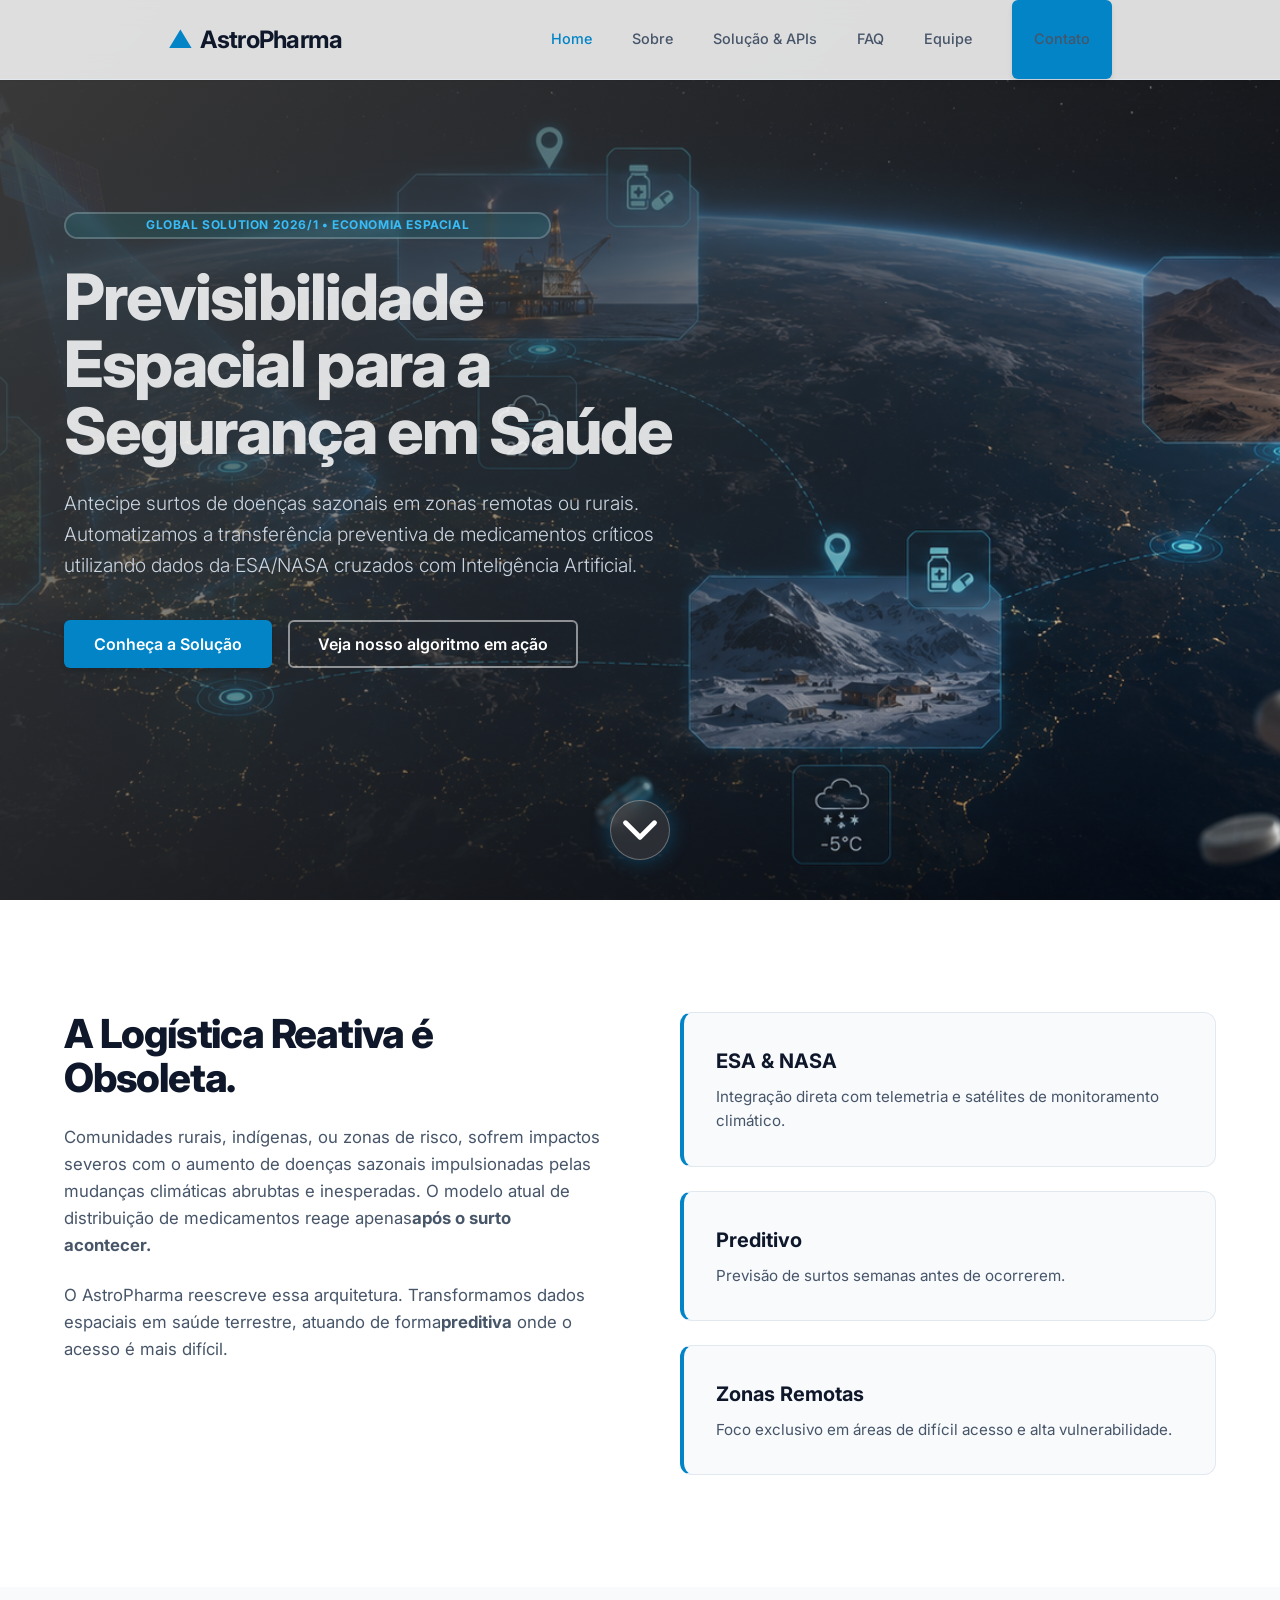
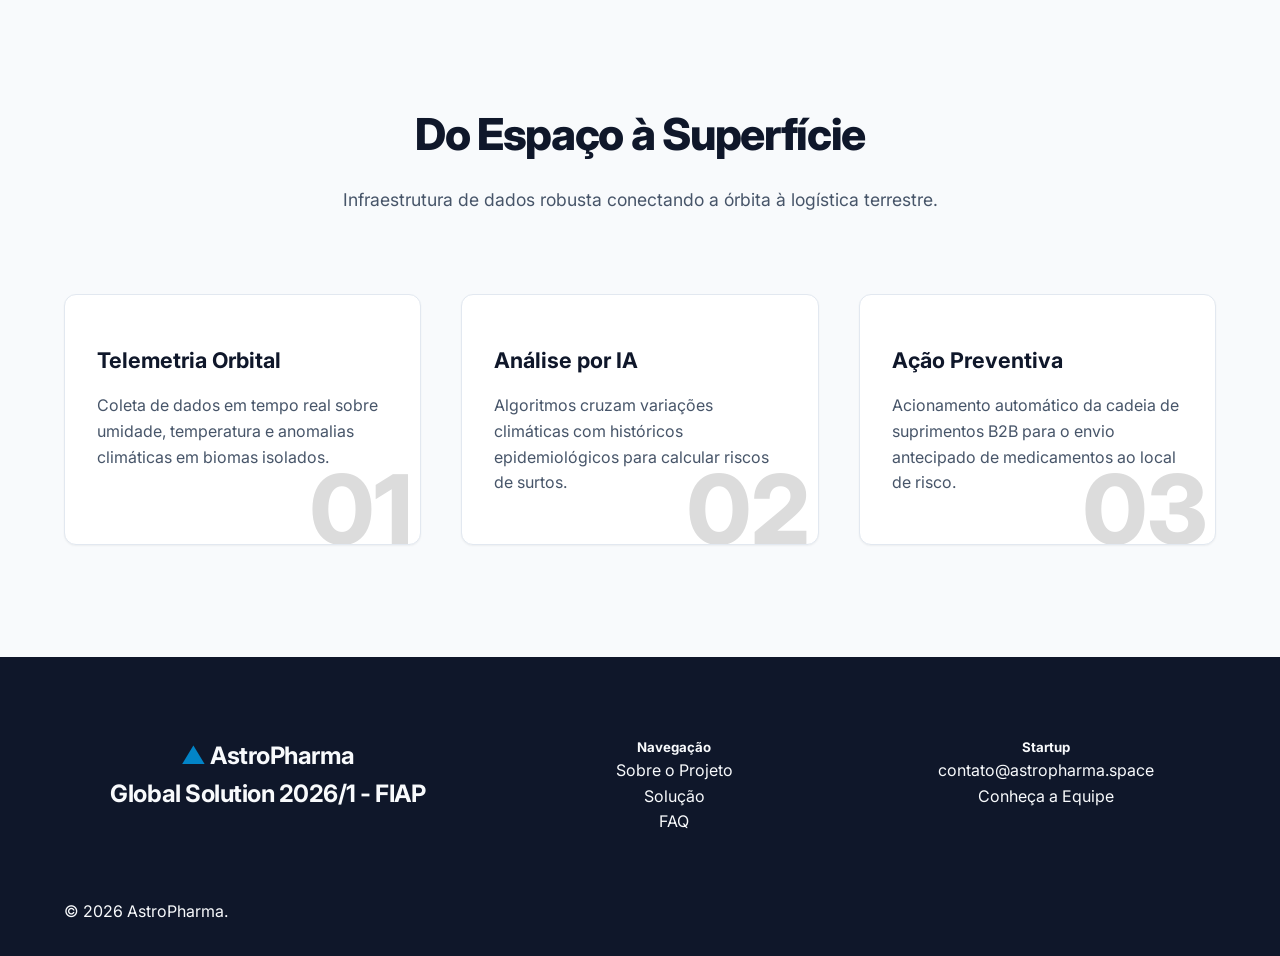
==== commit d54b49dd: "Correção texto pagina 1 botao" ====
--- a/index.html
+++ b/index.html
@@ -53,7 +53,7 @@
                         Artificial.</p>
                     <div class="acoes-destaque">
                         <a href="pages/solucao.html" class="botao botao-principal">Conheça a Solução</a>
-                        <a href="pages/solucao.html" class="botao botao-secundario">Veja nosso algoritmo em</a>
+                        <a href="pages/solucao.html" class="botao botao-secundario">Veja nosso algoritmo em ação</a>
 
                     </div>
                 </div>
--- a/css/style.css
+++ b/css/style.css
@@ -1430,3 +1430,238 @@
     .display-header { flex-direction: column; align-items: flex-start; gap: 0.75rem; }
     .display-card.glass { padding: 1.5rem; }
 }
+/* ==========================================================================
+   ESTILOS NOVOS: PÁGINA DE INTEGRANTES (EQUIPE)
+   ========================================================================== */
+
+.cartao-perfil {
+    display: flex;
+    flex-direction: row;
+    gap: 3rem;
+    background-color: var(--cor-fundo-cartao);
+    border: 1px solid var(--cor-borda);
+    border-radius: 16px;
+    padding: 3rem;
+    box-shadow: var(--sombra-media);
+}
+
+.lateral-perfil {
+    flex: 0 0 300px;
+    display: flex;
+    flex-direction: column;
+    align-items: center;
+    text-align: center;
+    border-right: 1px dashed var(--cor-borda);
+    padding-right: 3rem;
+}
+
+.container-imagem-perfil {
+    width: 200px;
+    height: 200px;
+    border-radius: 50%;
+    padding: 6px;
+    background: linear-gradient(135deg, var(--cor-azul-destaque), #bae6fd);
+    margin-bottom: 1.5rem;
+    box-shadow: var(--sombra-leve);
+}
+
+.imagem-perfil {
+    width: 100%;
+    height: 100%;
+    border-radius: 50%;
+    object-fit: cover;
+    border: 4px solid var(--cor-fundo-cartao);
+}
+
+.info-academica {
+    display: flex;
+    gap: 0.5rem;
+    margin-bottom: 2rem;
+    flex-wrap: wrap;
+    justify-content: center;
+}
+
+.tag-estudante {
+    background-color: var(--cor-fundo-geral);
+    color: var(--cor-texto-secundario);
+    border: 1px solid var(--cor-borda);
+    padding: 0.35rem 0.75rem;
+    border-radius: 50px;
+    font-size: 0.8rem;
+    font-weight: 600;
+}
+
+.redes-sociais-perfil {
+    display: flex;
+    flex-direction: column;
+    gap: 0.75rem;
+    width: 100%;
+}
+
+.botao-rede {
+    display: inline-block;
+    padding: 0.75rem 1rem;
+    border-radius: 8px;
+    font-size: 0.9rem;
+    font-weight: 600;
+    transition: var(--transicao-padrao);
+    text-align: center;
+    width: 100%;
+}
+
+.botao-rede.linkedin {
+    background-color: #f0f9ff;
+    color: #0284c7;
+    border: 1px solid #bae6fd;
+}
+
+.botao-rede.linkedin:hover {
+    background-color: #0284c7;
+    color: #ffffff;
+}
+
+.botao-rede.github {
+    background-color: #f1f5f9;
+    color: #334155;
+    border: 1px solid #cbd5e1;
+}
+
+.botao-rede.github:hover {
+    background-color: #334155;
+    color: #ffffff;
+}
+
+.conteudo-perfil {
+    flex: 1;
+    display: flex;
+    flex-direction: column;
+}
+
+.badge-cargo {
+    align-self: flex-start;
+    background-color: #1e293b;
+    color: #f8fafc;
+    padding: 0.4rem 1rem;
+    border-radius: 6px;
+    font-size: 0.8rem;
+    font-weight: 700;
+    text-transform: uppercase;
+    letter-spacing: 0.05em;
+    margin-bottom: 1rem;
+}
+
+.conteudo-perfil h2 {
+    font-size: 2.25rem;
+    color: var(--cor-texto-principal);
+    margin-bottom: 1rem;
+    letter-spacing: -0.03em;
+}
+
+.badge-experiencia {
+    display: inline-flex;
+    align-items: center;
+    gap: 0.75rem;
+    background-color: #f0fdf4;
+    border: 1px solid #bbf7d0;
+    color: #166534;
+    padding: 0.75rem 1.25rem;
+    border-radius: 8px;
+    margin-bottom: 1.5rem;
+    align-self: flex-start;
+}
+
+.icone-exp {
+    font-size: 1.25rem;
+}
+
+.texto-bio {
+    font-size: 1.05rem;
+    color: var(--cor-texto-secundario);
+    line-height: 1.7;
+    margin-bottom: 3rem;
+}
+
+.container-formacoes h3 {
+    font-size: 1.25rem;
+    color: var(--cor-texto-principal);
+    margin-bottom: 1.5rem;
+    border-bottom: 1px solid var(--cor-borda);
+    padding-bottom: 0.75rem;
+}
+
+.grade-formacoes {
+    display: grid;
+    grid-template-columns: repeat(auto-fill, minmax(300px, 1fr));
+    gap: 1.5rem;
+}
+
+.item-formacao {
+    display: flex;
+    align-items: flex-start;
+    gap: 1rem;
+    background-color: var(--cor-fundo-geral);
+    padding: 1.5rem;
+    border-radius: 12px;
+    border: 1px solid var(--cor-borda);
+    transition: var(--transicao-padrao);
+}
+
+.item-formacao:hover {
+    background-color: #ffffff;
+    box-shadow: var(--sombra-leve);
+    border-color: var(--cor-azul-destaque);
+}
+
+.item-formacao.destaque-tech { border-left: 4px solid var(--cor-azul-destaque); }
+.item-formacao.destaque-saude { border-left: 4px solid #10b981; }
+
+.icone-formacao {
+    font-size: 2rem;
+    line-height: 1;
+}
+
+.texto-formacao h4 {
+    font-size: 1rem;
+    color: var(--cor-texto-principal);
+    margin-bottom: 0.25rem;
+    line-height: 1.3;
+}
+
+.instituicao {
+    font-size: 0.8rem;
+    color: var(--cor-azul-destaque);
+    font-weight: 600;
+    margin-bottom: 0.5rem;
+}
+
+.detalhe-formacao {
+    font-size: 0.85rem;
+    color: var(--cor-texto-secundario);
+    line-height: 1.4;
+}
+
+@media (max-width: 992px) {
+    .cartao-perfil {
+        flex-direction: column;
+        padding: 2rem;
+        gap: 2rem;
+    }
+    
+    .lateral-perfil {
+        flex: auto;
+        border-right: none;
+        border-bottom: 1px dashed var(--cor-borda);
+        padding-right: 0;
+        padding-bottom: 2rem;
+    }
+    
+    .redes-sociais-perfil {
+        flex-direction: row;
+        justify-content: center;
+    }
+}
+
+@media (max-width: 576px) {
+    .redes-sociais-perfil { flex-direction: column; }
+    .grade-formacoes { grid-template-columns: 1fr; }
+}
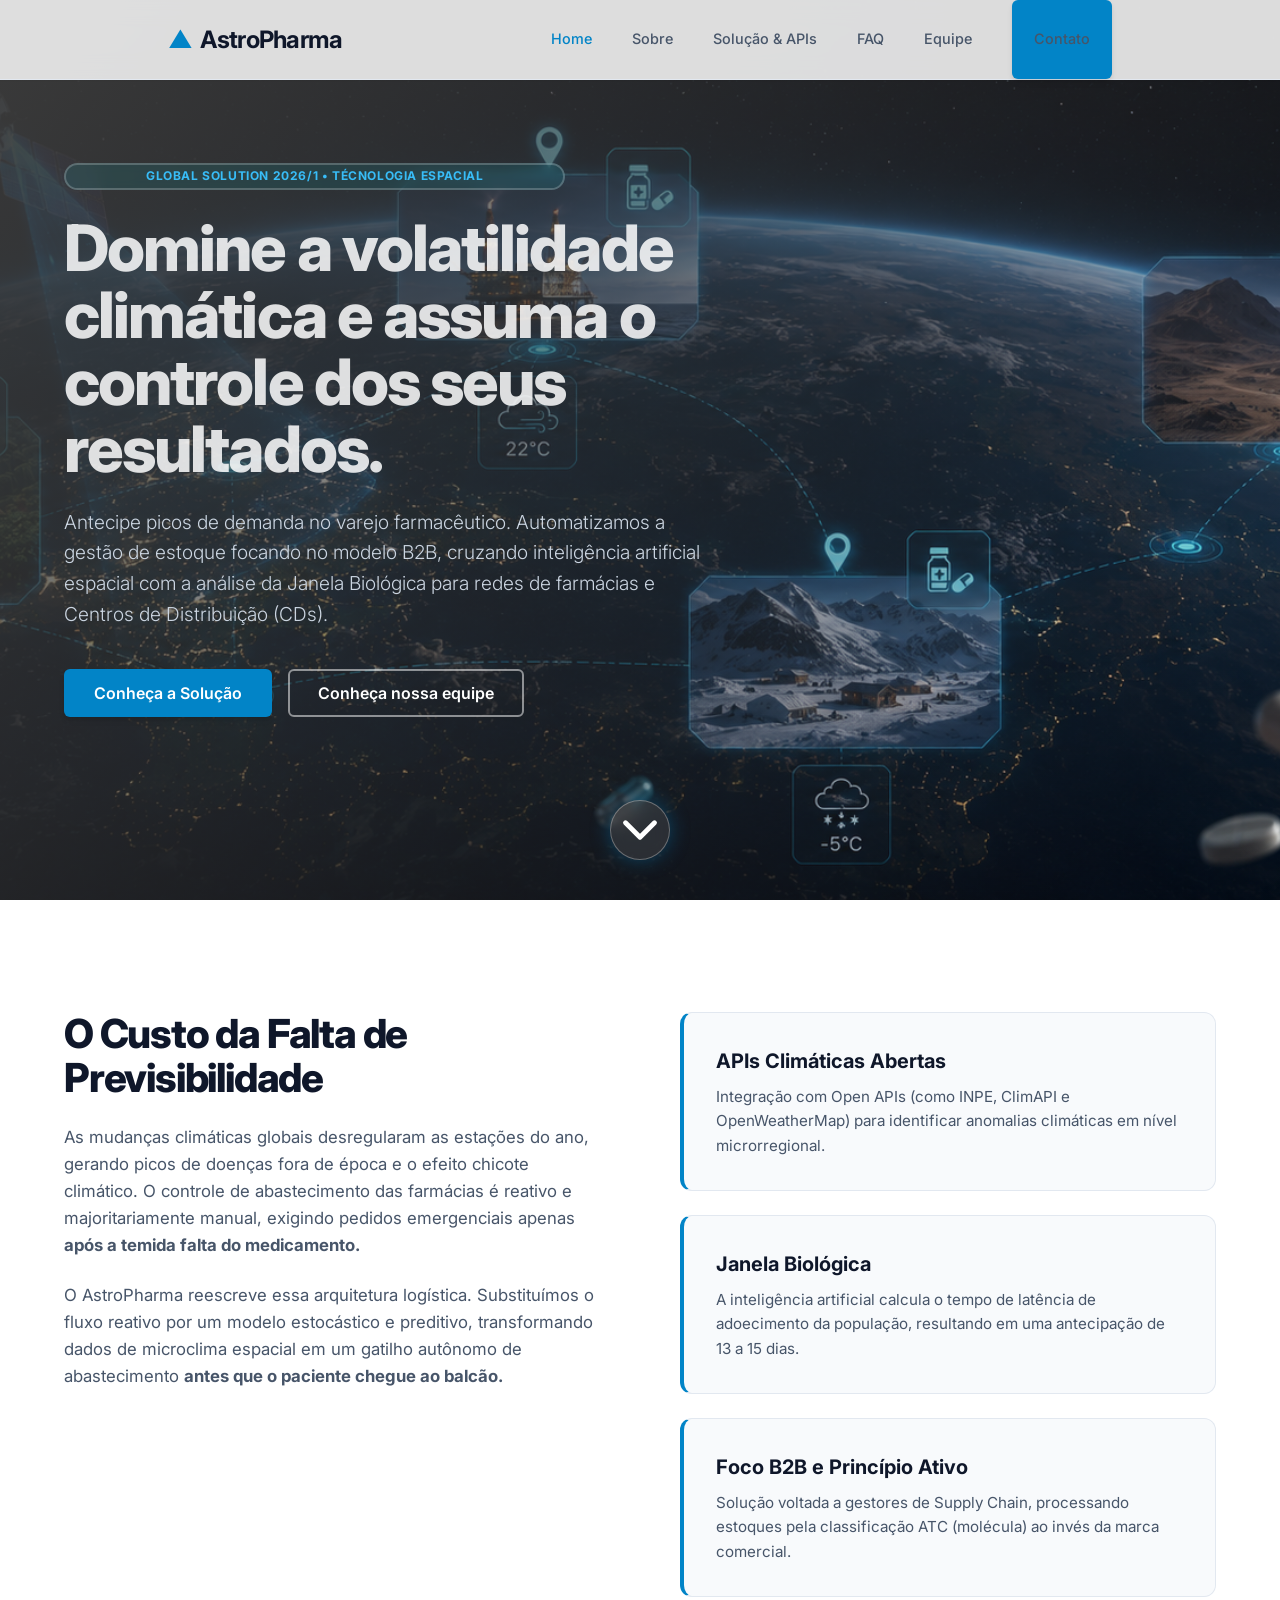
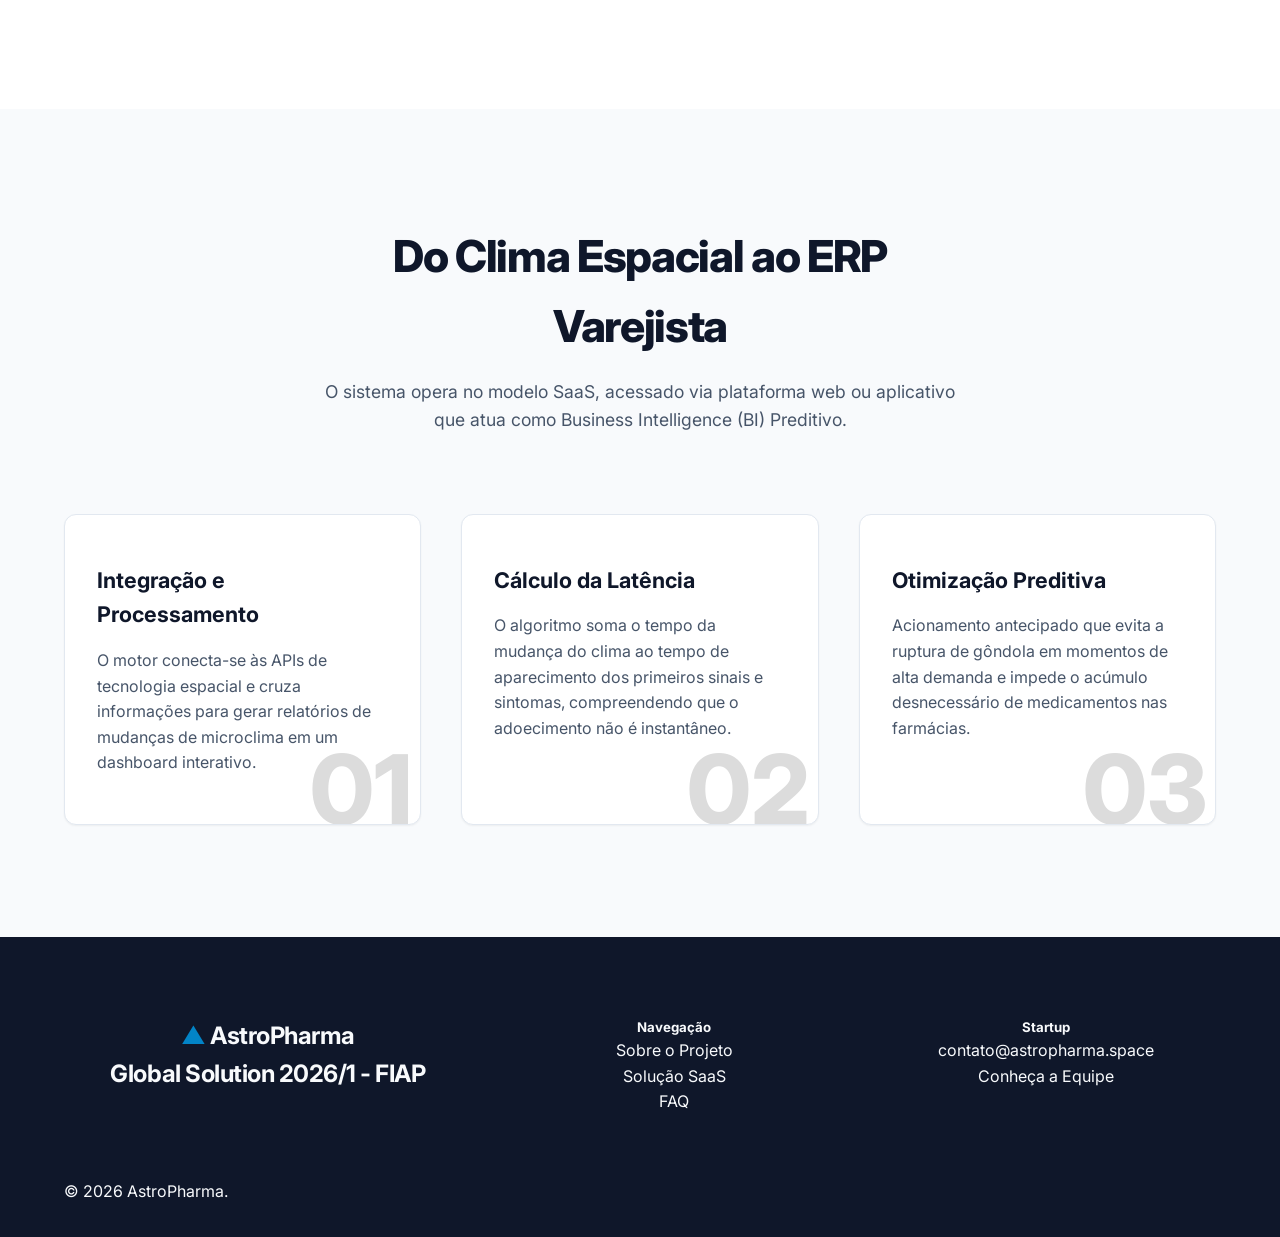
==== commit 85a62385: "Texto sendo alterado devido a mudança de escopo do projeto" ====
--- a/index.html
+++ b/index.html
@@ -4,7 +4,7 @@
 <head>
     <meta charset="UTF-8">
     <meta name="viewport" content="width=device-width, initial-scale=1.0">
-    <title>AstroPharma | Logística Farmacêutica Preditiva Orbital</title>
+    <title>AstroPharma | Previsibilidade de Estoque com IA Espacial</title>
 
     <link rel="stylesheet" href="css/style.css">
 
@@ -46,21 +46,20 @@
             <div class="sobreposicao-destaque"></div>
             <div class="caixa-principal conteudo-destaque">
                 <div class="bloco-texto-destaque">
-                    <span class="etiqueta">Global Solution 2026/1 • Economia Espacial</span>
-                    <h1>Previsibilidade Espacial para a Segurança em Saúde</h1>
-                    <p>Antecipe surtos de doenças sazonais em zonas remotas ou rurais. Automatizamos a transferência
-                        preventiva de medicamentos críticos utilizando dados da ESA/NASA cruzados com Inteligência
-                        Artificial.</p>
+                    <span class="etiqueta">Global Solution 2026/1 • Técnologia Espacial</span>
+                    <h1>Domine a volatilidade climática e assuma o controle dos seus resultados.</h1>
+                    <p>Antecipe picos de demanda no varejo farmacêutico. Automatizamos a gestão de estoque
+                        focando no modelo B2B, cruzando inteligência artificial espacial com a análise da
+                        Janela Biológica para redes de farmácias e Centros de Distribuição (CDs).</p>
                     <div class="acoes-destaque">
                         <a href="pages/solucao.html" class="botao botao-principal">Conheça a Solução</a>
-                        <a href="pages/solucao.html" class="botao botao-secundario">Veja nosso algoritmo em ação</a>
-
+                        <a href="pages/integrantes.html" class="botao botao-secundario">Conheça nossa equipe</a>
                     </div>
                 </div>
             </div>
 
             <a href="#proxima-secao" class="seta-descer" aria-label="Rolar para a próxima seção">
-                <svg  viewBox="0 0 24 24" >
+                <svg viewBox="0 0 24 24">
                     <polyline points="6 9 12 15 18 9"></polyline>
                 </svg>
             </a>
@@ -69,25 +68,30 @@
         <section id="proxima-secao" class="secao secao-problema">
             <div class="caixa-principal grades">
                 <div class="bloco-texto">
-                    <h2>A Logística Reativa é Obsoleta.</h2>
-                    <p>Comunidades rurais, indígenas, ou zonas de risco, sofrem impactos severos com o aumento de doenças sazonais
-                        impulsionadas pelas mudanças climáticas abrubtas e inesperadas. O modelo atual de distribuição de medicamentos reage
-                        apenas<strong>após o surto acontecer.</strong> </p>
-                    <p>O AstroPharma reescreve essa arquitetura. Transformamos dados espaciais em saúde terrestre,
-                        atuando de forma<strong>preditiva</strong>  onde o acesso é mais difícil.</p>
+                    <h2>O Custo da Falta de Previsibilidade</h2>
+                    <p>As mudanças climáticas globais desregularam as estações do ano, gerando picos de doenças fora de
+                        época e o efeito chicote climático. O controle de abastecimento das farmácias é
+                        reativo e majoritariamente manual, exigindo pedidos emergenciais apenas <strong>após a temida
+                            falta do medicamento.</strong> </p>
+                    <p>O AstroPharma reescreve essa arquitetura logística. Substituímos o fluxo reativo por um modelo
+                        estocástico e preditivo, transformando dados de microclima espacial em um gatilho
+                        autônomo de abastecimento <strong>antes que o paciente chegue ao balcão.</strong>
+                    </p>
                 </div>
                 <div class="grade-estatisticas">
                     <div class="cartao-estatistica">
-                        <h3>ESA & NASA</h3>
-                        <p>Integração direta com telemetria e satélites de monitoramento climático.</p>
+                        <h3>APIs Climáticas Abertas</h3>
+                        <p>Integração com Open APIs (como INPE, ClimAPI e OpenWeatherMap) para identificar anomalias
+                            climáticas em nível microrregional.</p>
                     </div>
                     <div class="cartao-estatistica">
-                        <h3>Preditivo</h3>
-                        <p>Previsão de surtos semanas antes de ocorrerem.</p>
+                        <h3>Janela Biológica</h3>
+                        <p>A inteligência artificial calcula o tempo de latência de adoecimento da população, resultando em uma antecipação de 13 a 15 dias.</p>
                     </div>
                     <div class="cartao-estatistica">
-                        <h3>Zonas Remotas</h3>
-                        <p>Foco exclusivo em áreas de difícil acesso e alta vulnerabilidade.</p>
+                        <h3>Foco B2B e Princípio Ativo</h3>
+                        <p>Solução voltada a gestores de Supply Chain, processando estoques pela
+                            classificação ATC (molécula) ao invés da marca comercial.</p>
                     </div>
                 </div>
             </div>
@@ -96,27 +100,28 @@
         <section class="secao como-funciona">
             <div class="caixa-principal">
                 <div class="cabecalho-secao">
-                    <h2>Do Espaço à Superfície</h2>
-                    <p>Infraestrutura de dados robusta conectando a órbita à logística terrestre.</p>
+                    <h2>Do Clima Espacial ao ERP Varejista</h2>
+                    <p>O sistema opera no modelo SaaS, acessado via plataforma web ou aplicativo que atua como Business
+                        Intelligence (BI) Preditivo.</p>
                 </div>
                 <div class="grade-passos">
                     <div class="cartao-passo">
                         <div class="icone-passo">01</div>
-                        <h4>Telemetria Orbital</h4>
-                        <p>Coleta de dados em tempo real sobre umidade, temperatura e anomalias climáticas em biomas
-                            isolados.</p>
+                        <h4>Integração e Processamento</h4>
+                        <p>O motor conecta-se às APIs de tecnologia espacial e cruza informações para gerar relatórios
+                            de mudanças de microclima em um dashboard interativo.</p>
                     </div>
                     <div class="cartao-passo">
                         <div class="icone-passo">02</div>
-                        <h4>Análise por IA</h4>
-                        <p>Algoritmos cruzam variações climáticas com históricos epidemiológicos para calcular riscos de
-                            surtos.</p>
+                        <h4>Cálculo da Latência</h4>
+                        <p>O algoritmo soma o tempo da mudança do clima ao tempo de aparecimento dos primeiros sinais e
+                            sintomas, compreendendo que o adoecimento não é instantâneo.</p>
                     </div>
                     <div class="cartao-passo">
                         <div class="icone-passo">03</div>
-                        <h4>Ação Preventiva</h4>
-                        <p>Acionamento automático da cadeia de suprimentos B2B para o envio antecipado de medicamentos
-                            ao local de risco.</p>
+                        <h4>Otimização Preditiva</h4>
+                        <p>Acionamento antecipado que evita a ruptura de gôndola em momentos de alta demanda e impede o
+                            acúmulo desnecessário de medicamentos nas farmácias.</p>
                     </div>
                 </div>
             </div>
@@ -133,7 +138,7 @@
                 <h5>Navegação</h5>
                 <ul>
                     <li><a href="pages/sobre.html">Sobre o Projeto</a></li>
-                    <li><a href="pages/solucao.html">Solução</a></li>
+                    <li><a href="pages/solucao.html">Solução SaaS</a></li>
                     <li><a href="pages/faq.html">FAQ</a></li>
                 </ul>
             </div>
@@ -144,7 +149,7 @@
             </div>
         </div>
         <div class="fundo-rodape caixa-principal">
-            <p>&copy; 2026 AstroPharma. </p>
+            <p>&copy; 2026 AstroPharma.</p>
         </div>
     </footer>
 
--- a/css/style.css
+++ b/css/style.css
@@ -26,7 +26,7 @@
     color: var(--cor-texto-principal);
     background-color: var(--cor-fundo-geral);
     line-height: 1.6;
-    scroll-behavior: smooth; /* Adicionado para a rolagem suave */
+    scroll-behavior: smooth;
 }
 
 ul { list-style: none; }
@@ -910,9 +910,9 @@
     .cartao-fluxo { padding: 2rem; }
 }
 
-/* ==========================================================================
+/* 
    ESTILOS PÁGINA SOBRE E SOLUÇÃO 
-   ========================================================================== */
+    */
    .grade-comparacao {
     display: grid;
     grid-template-columns: 1fr 1fr;
@@ -989,7 +989,6 @@
     font-weight: bold;
 }
 
-/* --- 2. Disclaimer / Alerta --- */
 .caixa-alerta {
     display: flex;
     align-items: flex-start;
@@ -1093,8 +1092,10 @@
 .item-detalhe {
     display: flex;
     justify-content: space-between;
+    align-items: flex-start; 
+    gap: 1rem; 
     font-size: 0.85rem;
-    margin-bottom: 0.5rem;
+    margin-bottom: 0.75rem;
 }
 
 .item-detalhe:last-child { margin-bottom: 0; }
@@ -1102,6 +1103,15 @@
 .rotulo-detalhe {
     font-weight: 600;
     color: var(--cor-texto-secundario);
+    white-space: nowrap; 
+}
+
+.valor-detalhe {
+    font-family: monospace;
+    color: var(--cor-texto-principal);
+    font-weight: 700;
+    text-align: right;
+    word-break: break-word; 
 }
 
 .item-detalhe.detalhe-coluna {
@@ -1140,6 +1150,26 @@
     border-color: var(--cor-azul-destaque);
     transform: translateY(-2px);
     box-shadow: var(--sombra-leve);
+}
+
+
+@media (max-width: 992px) {
+    .grade-apis,
+    .grade-comparacao,
+    .grade-simulador-layout {
+        grid-template-columns: 1fr;
+        gap: 2.5rem;
+    }
+
+    .item-detalhe {
+        flex-direction: column;
+        align-items: flex-start;
+        gap: 0.25rem;
+    }
+
+    .valor-detalhe {
+        text-align: left;
+    }
 }
 
 .valor-detalhe {
@@ -1430,9 +1460,9 @@
     .display-header { flex-direction: column; align-items: flex-start; gap: 0.75rem; }
     .display-card.glass { padding: 1.5rem; }
 }
-/* ==========================================================================
-   ESTILOS NOVOS: PÁGINA DE INTEGRANTES (EQUIPE)
-   ========================================================================== */
+/* 
+   ESTILOS NOVOS: PÁGINA DE INTEGRANTES 
+    */
 
 .cartao-perfil {
     display: flex;
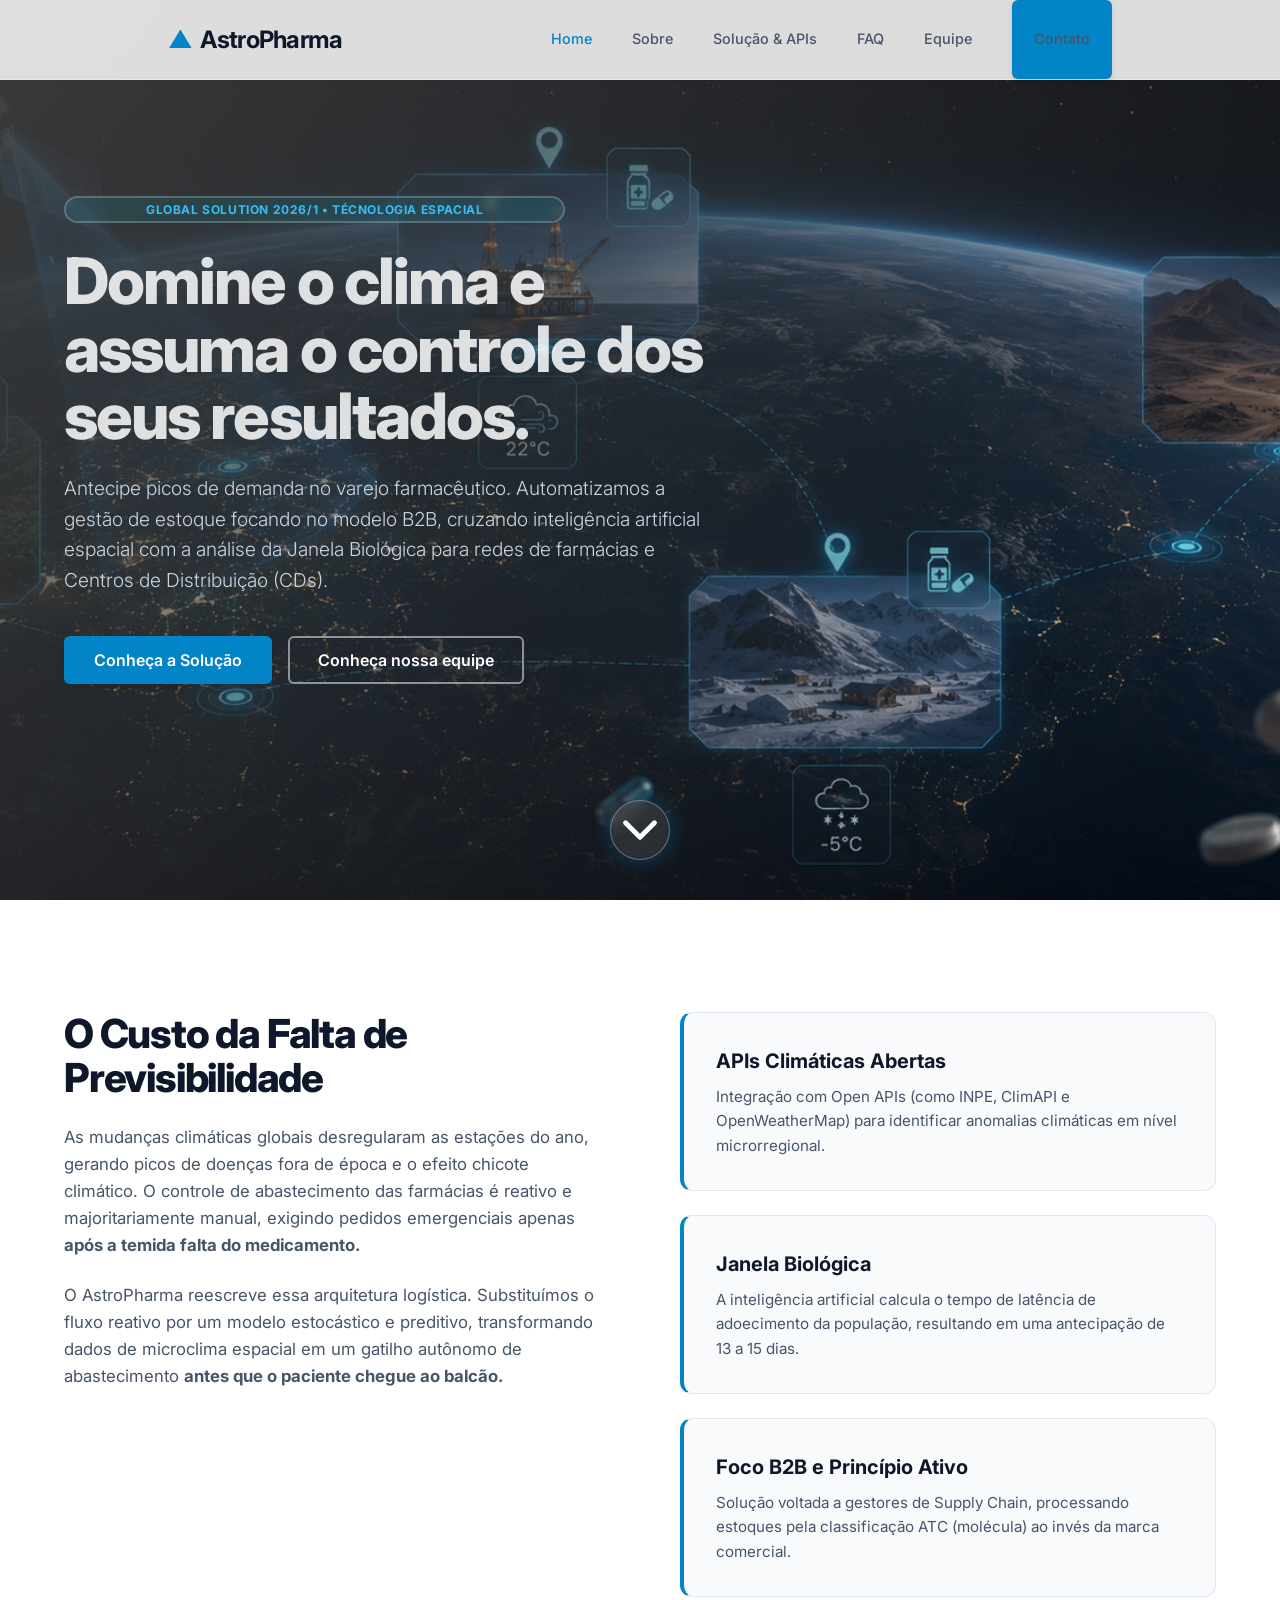
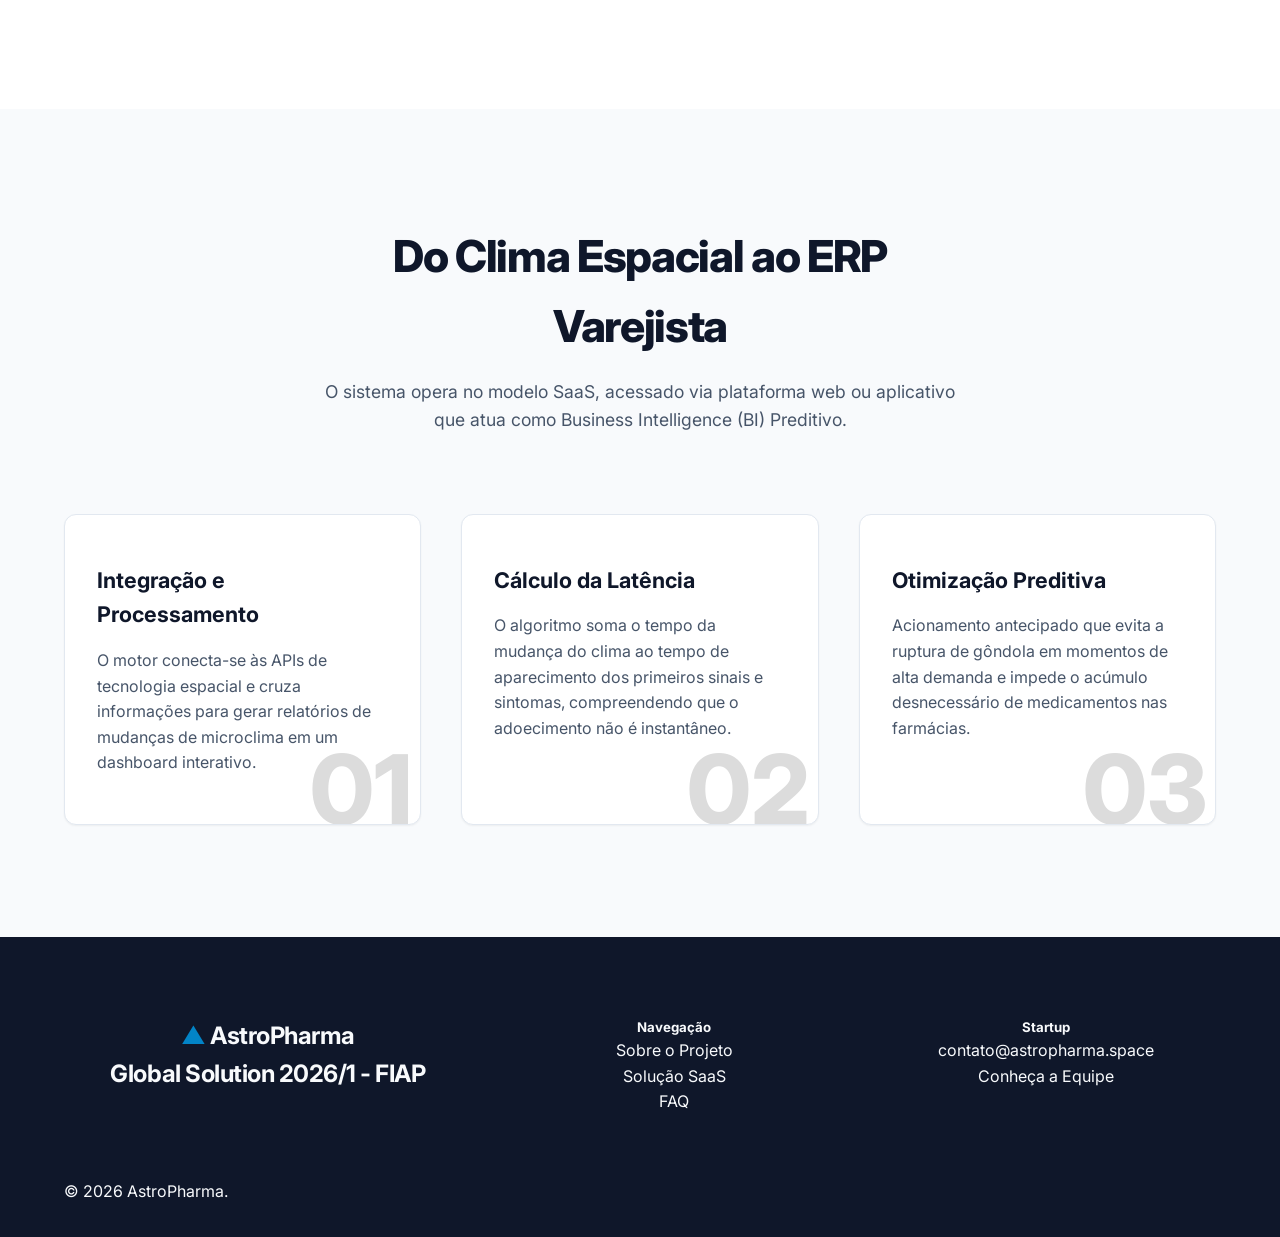
==== commit 6fa02a95: "Atualizado" ====
--- a/index.html
+++ b/index.html
@@ -47,7 +47,7 @@
             <div class="caixa-principal conteudo-destaque">
                 <div class="bloco-texto-destaque">
                     <span class="etiqueta">Global Solution 2026/1 • Técnologia Espacial</span>
-                    <h1>Domine a volatilidade climática e assuma o controle dos seus resultados.</h1>
+                    <h1>Domine o clima e assuma o controle dos seus resultados.</h1>
                     <p>Antecipe picos de demanda no varejo farmacêutico. Automatizamos a gestão de estoque
                         focando no modelo B2B, cruzando inteligência artificial espacial com a análise da
                         Janela Biológica para redes de farmácias e Centros de Distribuição (CDs).</p>
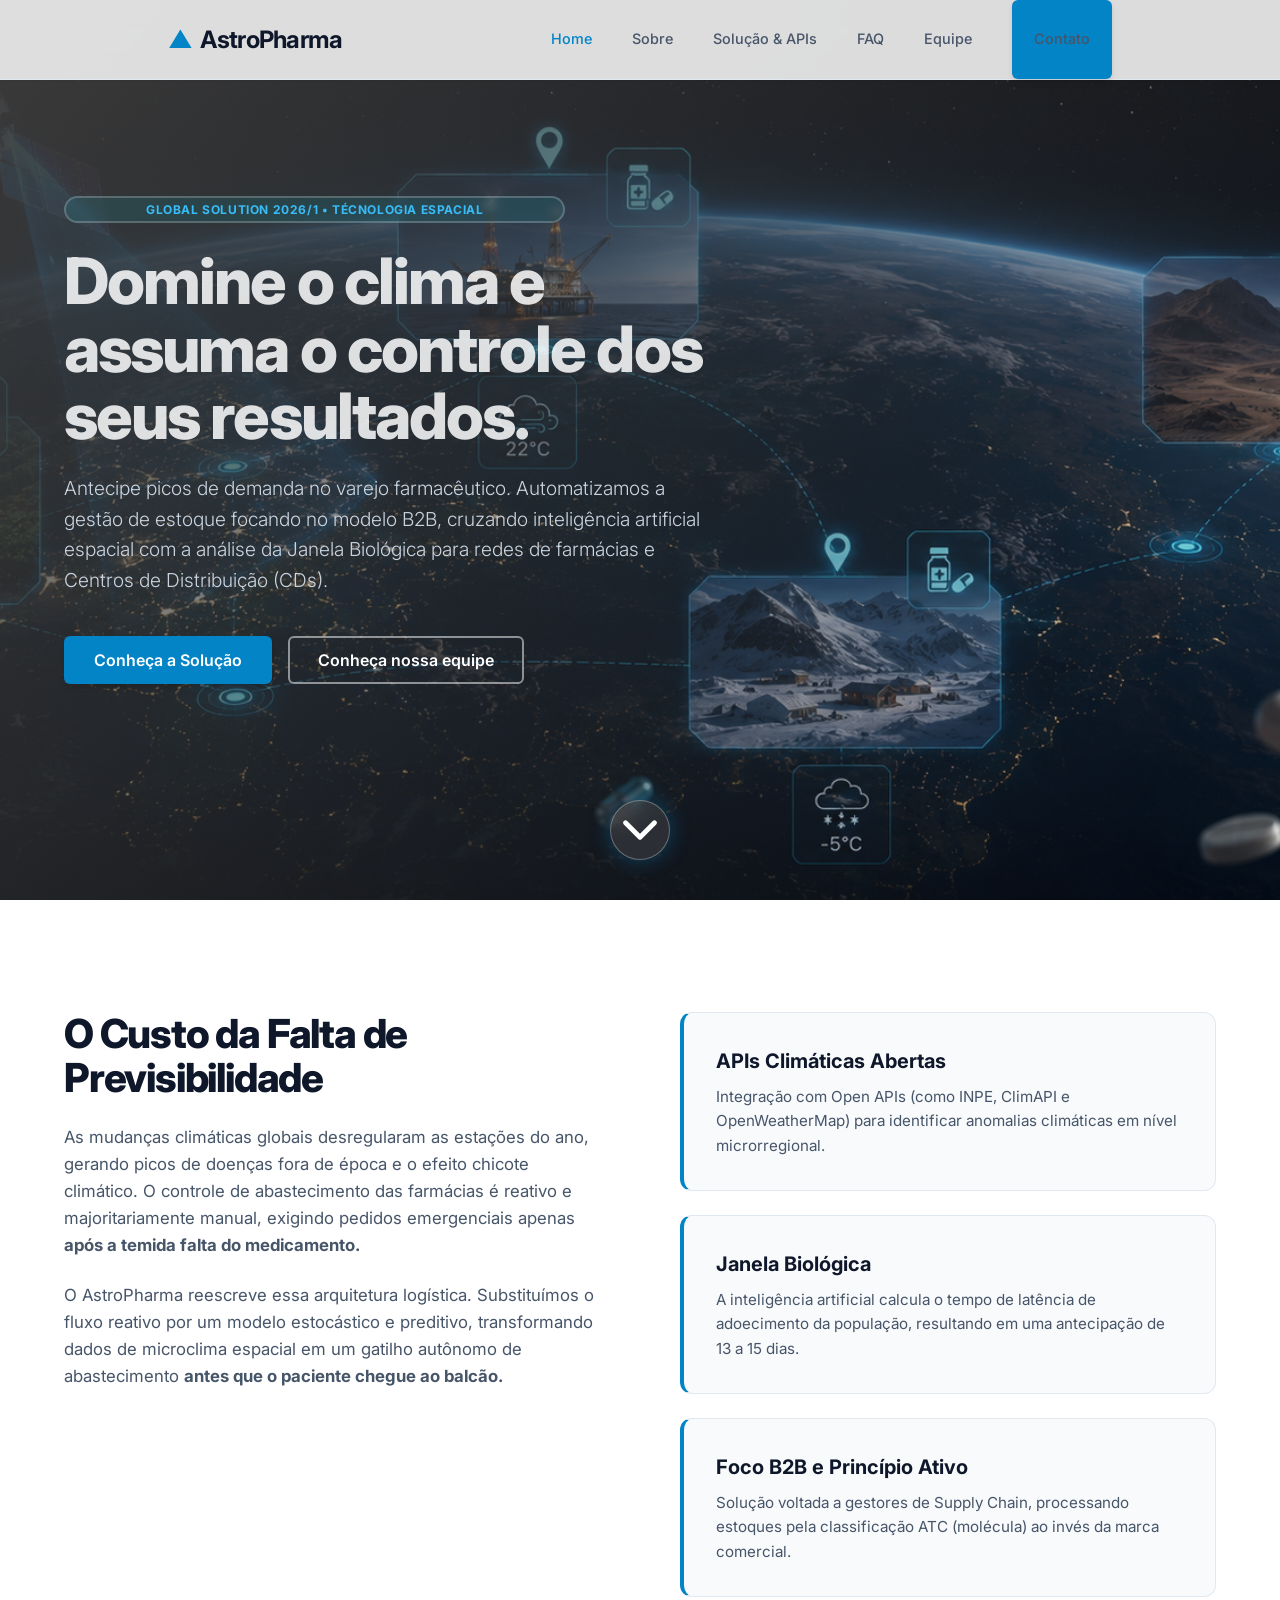
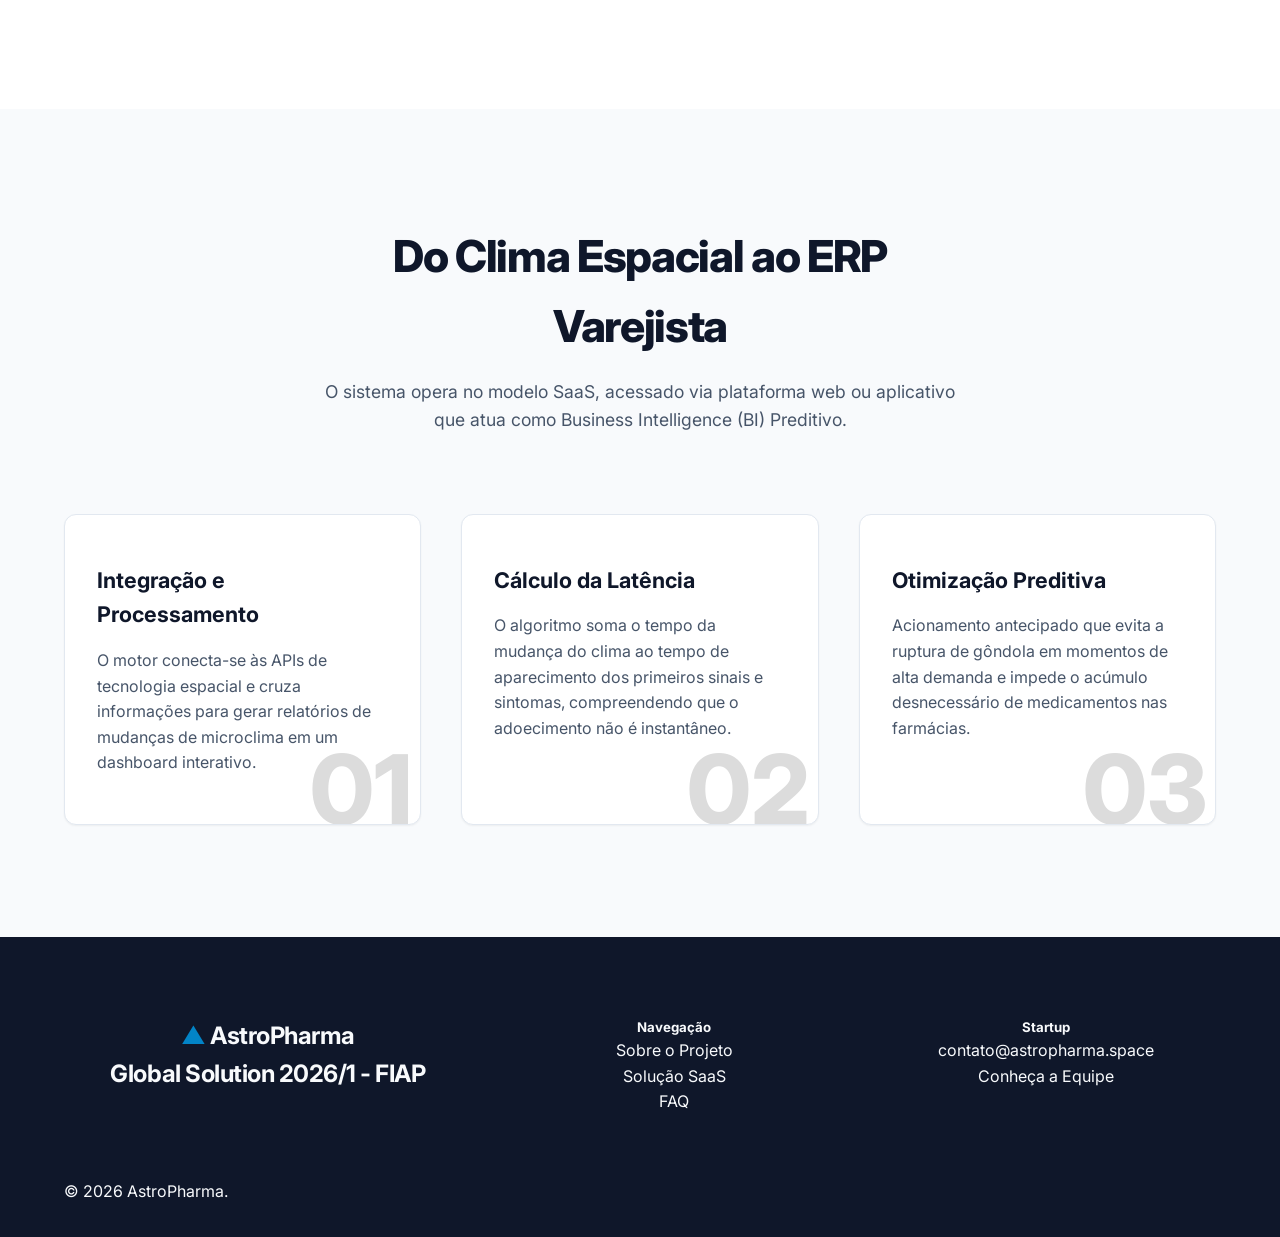
==== commit 1b3a9405: "Watson Assistent adicionado no projeto" ====
--- a/index.html
+++ b/index.html
@@ -86,7 +86,8 @@
                     </div>
                     <div class="cartao-estatistica">
                         <h3>Janela Biológica</h3>
-                        <p>A inteligência artificial calcula o tempo de latência de adoecimento da população, resultando em uma antecipação de 13 a 15 dias.</p>
+                        <p>A inteligência artificial calcula o tempo de latência de adoecimento da população, resultando
+                            em uma antecipação de 13 a 15 dias.</p>
                     </div>
                     <div class="cartao-estatistica">
                         <h3>Foco B2B e Princípio Ativo</h3>
@@ -155,5 +156,18 @@
 
     <script src="js/main.js"></script>
 </body>
+<script>
+    window.watsonAssistantChatOptions = {
+        integrationID: "de1cdd64-6703-4369-915d-bcf909e94d5d", // The ID of this integration.
+        region: "https://integrations.au-syd.assistant.watson.appdomain.cloud", // The region your integration is hosted in.
+        serviceInstanceID: "d0784087-3f76-4296-bfe4-04d1bd987635", // The ID of your service instance.
+        onLoad: async (instance) => { await instance.render(); }
+    };
+    setTimeout(function () {
+        const t = document.createElement('script');
+        t.src = "https://web-chat.global.assistant.watson.appdomain.cloud/versions/" + (window.watsonAssistantChatOptions.clientVersion || 'latest') + "/WatsonAssistantChatEntry.js";
+        document.head.appendChild(t);
+    });
+</script>
 
 </html>
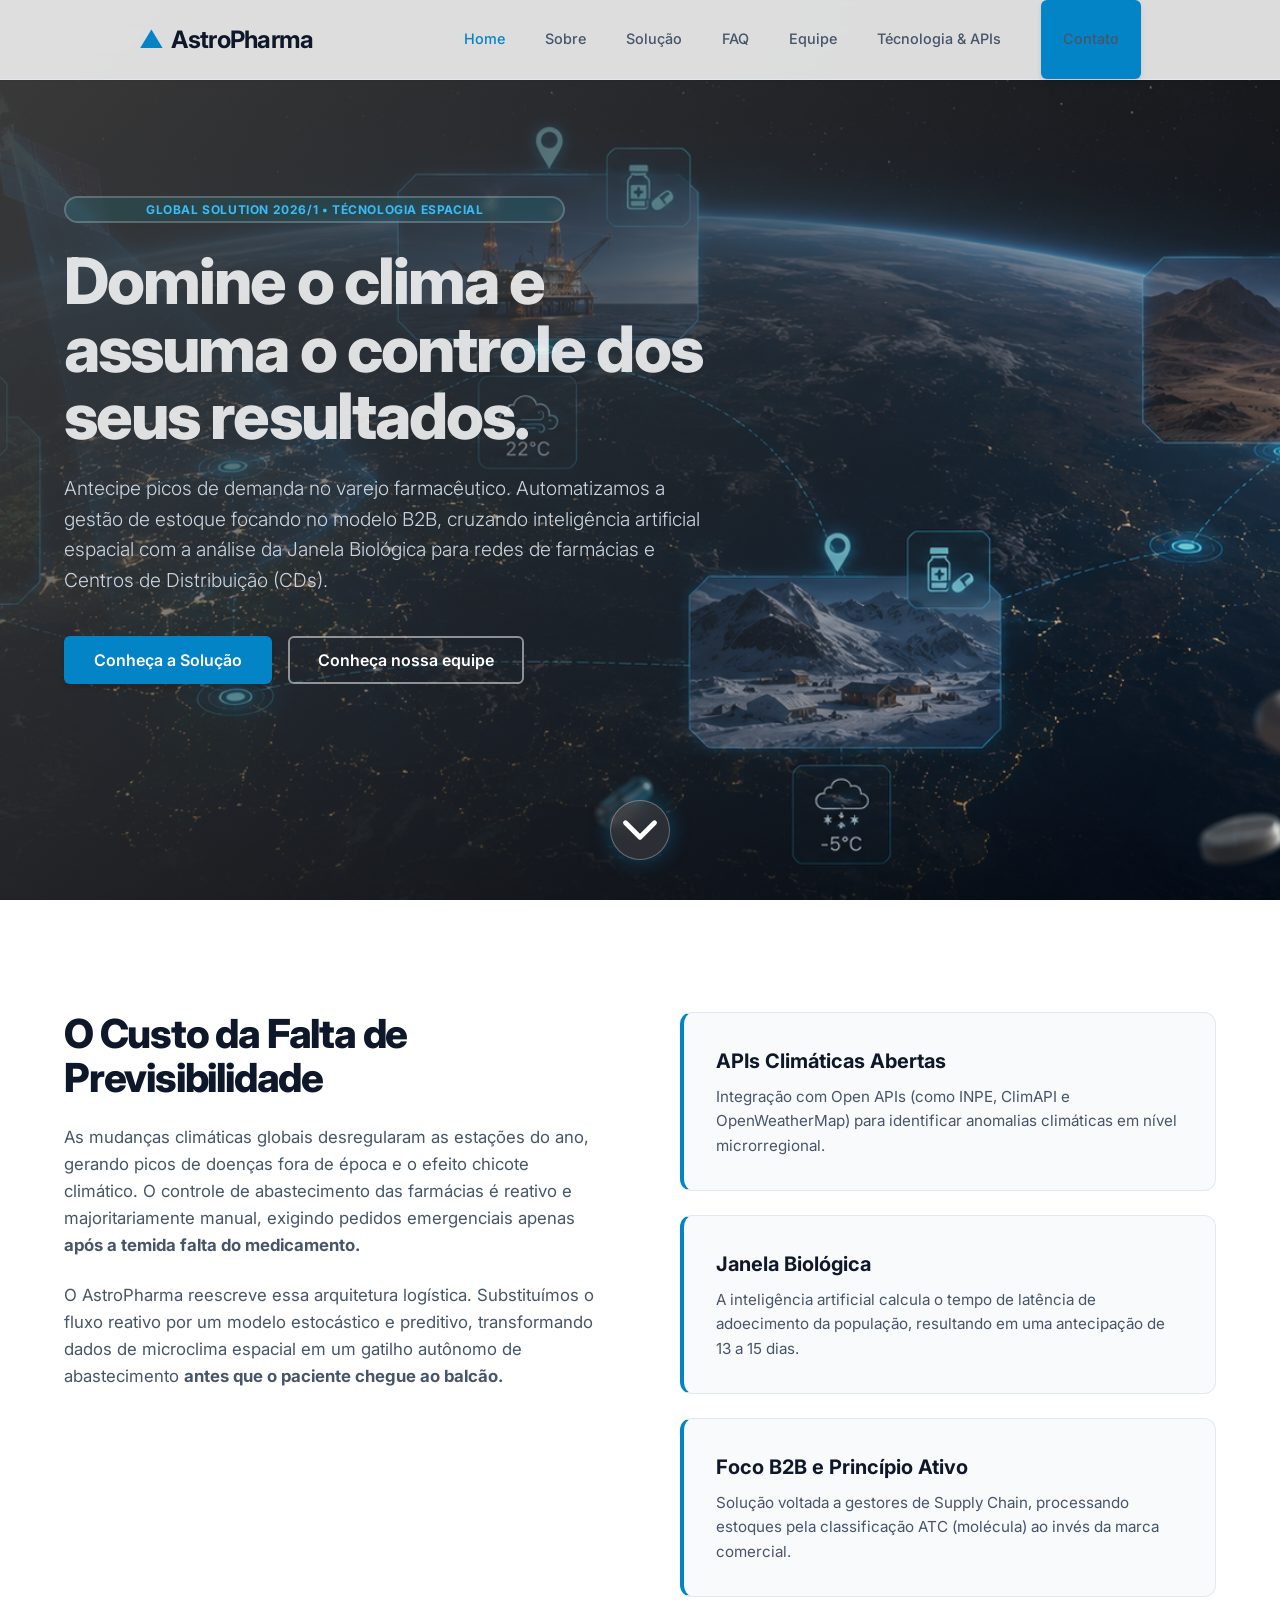
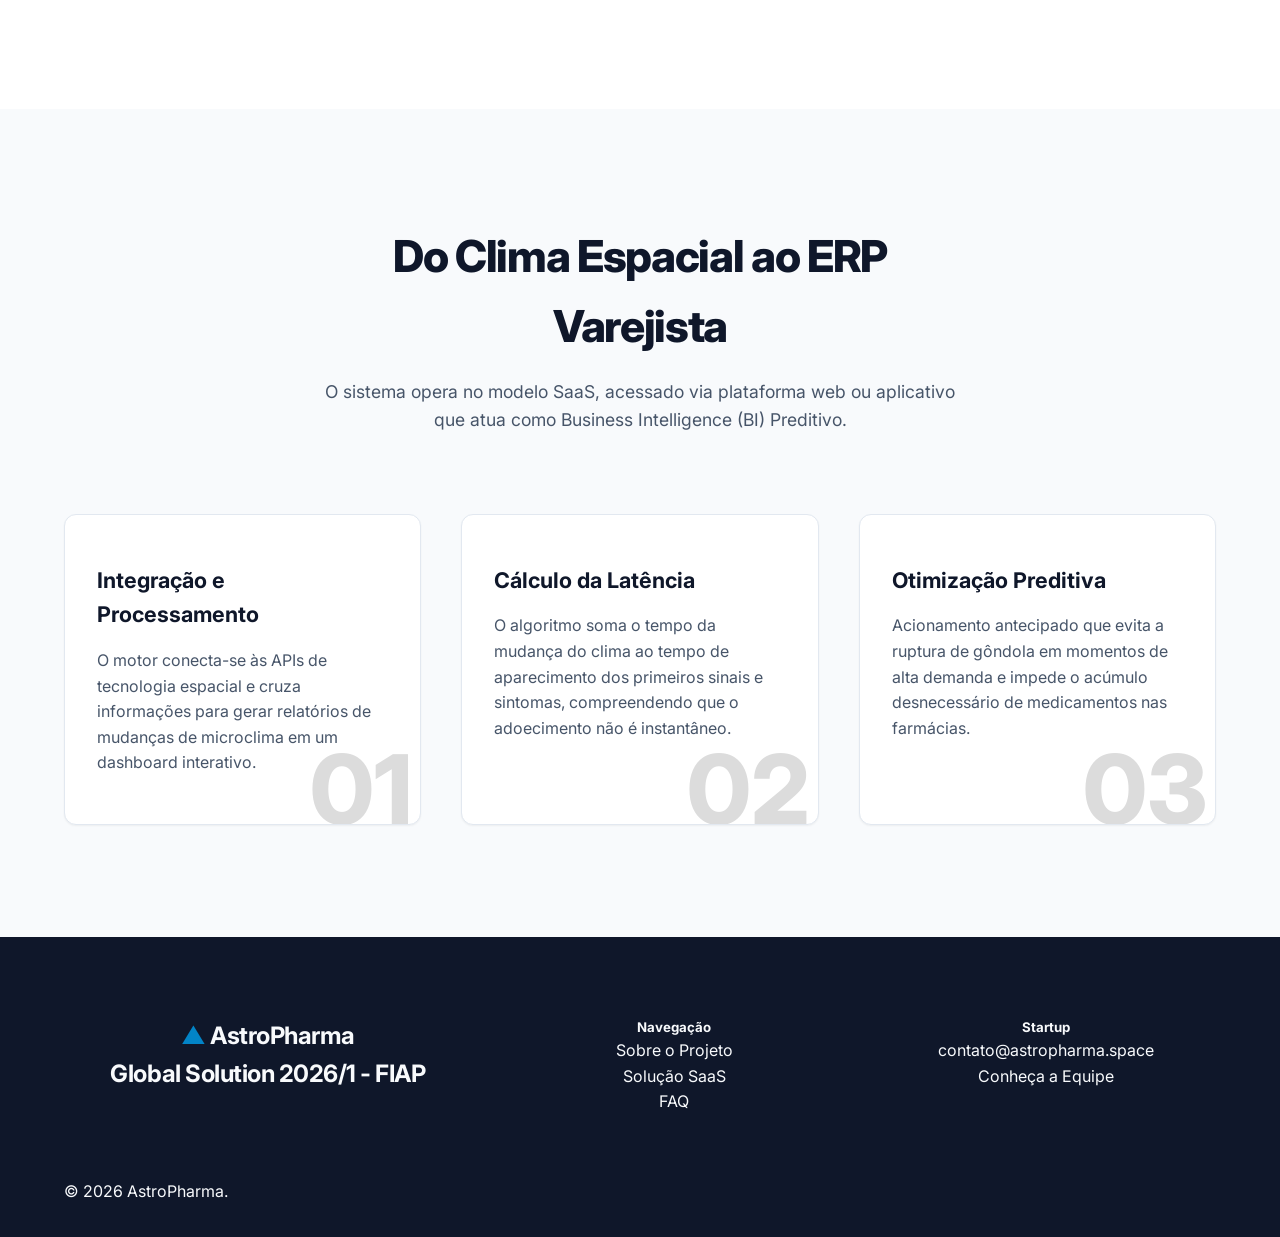
==== commit c0ac9f0a: "Ajuste ultima pagina solucao" ====
--- a/index.html
+++ b/index.html
@@ -32,9 +32,10 @@
                 <ul>
                     <li><a href="index.html" class="ativo">Home</a></li>
                     <li><a href="pages/sobre.html">Sobre</a></li>
-                    <li><a href="pages/solucao.html">Solução & APIs</a></li>
+                    <li><a href="pages/solucao.html">Solução</a></li>
                     <li><a href="pages/faq.html">FAQ</a></li>
                     <li><a href="pages/integrantes.html">Equipe</a></li>
+                    <li><a href="pages/solucaoAPIs.html"> Técnologia & APIs</a></li>
                     <li><a href="pages/contato.html" class="botao botao-pequeno botao-principal">Contato</a></li>
                 </ul>
             </nav>
--- a/css/style.css
+++ b/css/style.css
@@ -404,17 +404,803 @@
     letter-spacing: -0.02em;
 }
 
+.seta-descer {
+    position: absolute;
+    bottom: 40px;
+    left: 50%;
+    fill: none;
+    stroke: currentColor;
+    stroke-width: 2;
+    stroke-linecap: round;
+    stroke-linejoin: round;
+    transform: translateX(-50%);
+    width: 60px;
+    height: 60px;
+    display: flex;
+    align-items: center;
+    justify-content: center;
+    border-radius: 50%;
+    color: #ffffff; 
+    background-color: rgba(255, 255, 255, 0.1); 
+    border: 1px solid rgba(255, 255, 255, 0.3); 
+    backdrop-filter: blur(8px); 
+    box-shadow: 0 0 20px rgba(2, 132, 199, 0.4); 
+    transition: var(--transicao-padrao);
+    animation: flutuar 2.5s ease-in-out infinite;
+    z-index: 10;
+}
+
+.seta-descer:hover {
+    color: #ffffff;
+    background-color: var(--cor-azul-destaque);
+    border-color: var(--cor-azul-destaque);
+    box-shadow: 0 0 30px rgba(2, 132, 199, 0.8);
+    transform: translateX(-50%) scale(1.1); 
+}
+
+@keyframes flutuar {
+    0% { transform: translateX(-50%) translateY(0); }
+    50% { transform: translateX(-50%) translateY(12px); }
+    100% { transform: translateX(-50%) translateY(0); }
+}
+
+/* ==========================================================================
+   ESTILOS PÁGINA SOBRE
+========================================================================== */
+
+.topo-pagina-interna {
+    padding: 140px 0 60px 0;
+    background-color: var(--cor-fundo-cartao);
+    border-bottom: 1px solid var(--cor-borda);
+}
+
+.texto-topo-sobre {
+    display: flex;
+    flex-direction: column;
+    align-items: center; 
+    text-align: center;
+    padding: 6rem 2rem;
+    border-radius: 16px;
+    background-image: linear-gradient(rgba(15, 23, 42, 0.7), rgba(15, 23, 42, 0.8)), url('../assets/astronauta.png');
+    background-size: cover;
+    background-position: center;
+    background-repeat: no-repeat;
+    box-shadow: var(--sombra-forte);
+    margin-top: 60px; 
+}
+
+.texto-topo-sobre h1 {
+    font-size: 3.5rem;
+    font-weight: 800;
+    color: #ffffff; 
+    margin-bottom: 1.5rem;
+    letter-spacing: -0.03em;
+    line-height: 1.1;
+}
+
+.texto-topo-sobre p {
+    font-size: 1.25rem;
+    color: #e2e8f0; 
+    font-weight: 400;
+    max-width: 700px; 
+}
+
+.subtitulo-marca {
+    display: inline-block;
+    color: var(--cor-azul-destaque);
+    font-weight: 700;
+    text-transform: uppercase;
+    font-size: 0.85rem;
+    letter-spacing: 0.05em;
+    margin-bottom: 0.5rem;
+}
+
+.secao-clara { background-color: var(--cor-fundo-geral); }
+.secao-escura { background-color: #f1f5f9; border-top: 1px solid var(--cor-borda); border-bottom: 1px solid var(--cor-borda); }
+
+.grade-fluxos {
+    display: grid;
+    grid-template-columns: 1fr 1fr;
+    gap: 3rem;
+    align-items: stretch;
+}
+
+.cartao-fluxo {
+    background-color: var(--cor-fundo-cartao);
+    border: 1px solid var(--cor-borda);
+    border-radius: 12px;
+    padding: 3rem;
+    box-shadow: var(--sombra-leve);
+    display: flex;
+    flex-direction: column;
+}
+
+.cabecalho-fluxo {
+    margin-bottom: 1.5rem;
+    padding-bottom: 1.5rem;
+    border-bottom: 1px solid var(--cor-borda);
+}
+
+.cabecalho-fluxo h3 {
+    font-size: 1.8rem;
+    font-weight: 800;
+    color: var(--cor-texto-principal);
+    margin-top: 0.5rem;
+}
+
+.etiqueta-modelo {
+    display: inline-block;
+    padding: 0.35rem 1rem;
+    border-radius: 50px;
+    font-size: 0.8rem;
+    font-weight: 700;
+    text-transform: uppercase;
+    letter-spacing: 0.05em;
+}
+
+.b2b { background-color: #eff6ff; color: #2563eb; border: 1px solid #bfdbfe; }
+.b2g { background-color: #f0fdf4; color: #16a34a; border: 1px solid #bbf7d0; }
+
+.resumo-fluxo {
+    font-size: 1.1rem;
+    font-weight: 600;
+    color: var(--cor-texto-principal);
+    margin-bottom: 1.5rem;
+}
+
+.lista-passos-fluxo {
+    list-style: none;
+    display: flex;
+    flex-direction: column;
+    gap: 1.25rem;
+    flex-grow: 1;
+}
+
+.lista-passos-fluxo li {
+    position: relative;
+    padding-left: 2rem;
+    color: var(--cor-texto-secundario);
+    font-size: 0.95rem;
+}
+
+.lista-passos-fluxo li::before {
+    content: "●";
+    position: absolute;
+    left: 0;
+    top: 0;
+    color: var(--cor-azul-destaque);
+    font-size: 1.2rem;
+    line-height: 1.4;
+}
+
+.lista-passos-fluxo li strong {
+    color: var(--cor-texto-principal);
+}
+
+/* ==========================================================================
+   ESTILOS PÁGINA SOLUÇÃO (APIS, SIMULADOR E COMPARAÇÃO)
+========================================================================== */
+
+.grade-comparacao {
+    display: grid;
+    grid-template-columns: 1fr 1fr;
+    gap: 2rem;
+}
+
+.cartao-comparacao {
+    background-color: var(--cor-fundo-cartao);
+    border: 1px solid var(--cor-borda);
+    padding: 2.5rem;
+    border-radius: 12px;
+    box-shadow: var(--sombra-leve);
+}
+
+.cartao-comparacao h3 {
+    font-size: 1.35rem;
+    margin-bottom: 1rem;
+    color: var(--cor-texto-principal);
+}
+
+.indicador-status {
+    display: inline-block;
+    padding: 0.35rem 1rem;
+    border-radius: 50px;
+    font-size: 0.75rem;
+    font-weight: 700;
+    text-transform: uppercase;
+    letter-spacing: 0.05em;
+    margin-bottom: 1.5rem;
+}
+
+.indicador-status.ruim { background-color: #fef2f2; color: #ef4444; border: 1px solid #fca5a5; }
+.indicador-status.bom { background-color: #f0fdf4; color: #16a34a; border: 1px solid #86efac; }
+
+.cartao-comparacao p {
+    color: var(--cor-texto-secundario);
+    margin-bottom: 1.5rem;
+}
+
+.lista-comparacao { list-style: none; }
+
+.lista-comparacao li {
+    position: relative;
+    padding-left: 1.5rem;
+    margin-bottom: 0.75rem;
+    color: var(--cor-texto-secundario);
+    font-size: 0.95rem;
+}
+
+.cartao-comparacao.reativo .lista-comparacao li::before {
+    content: "✕";
+    position: absolute;
+    left: 0;
+    color: #ef4444;
+    font-weight: bold;
+}
+
+.cartao-comparacao.preditivo .lista-comparacao li::before {
+    content: "✓";
+    position: absolute;
+    left: 0;
+    color: #16a34a;
+    font-weight: bold;
+}
+
+.caixa-alerta {
+    display: flex;
+    align-items: flex-start;
+    gap: 1.25rem;
+    background-color: #f8fafc;
+    border: 1px solid #cbd5e1;
+    padding: 1.5rem;
+    border-radius: 12px;
+    margin-bottom: 3rem;
+    box-shadow: var(--sombra-leve);
+}
+
+.icone-alerta { font-size: 1.5rem; }
+
+.texto-alerta {
+    font-size: 0.95rem;
+    color: var(--cor-texto-secundario);
+    line-height: 1.6;
+}
+
+.grade-apis {
+    display: grid;
+    grid-template-columns: repeat(2, 1fr);
+    gap: 2rem;
+}
+
+.cartao-api {
+    background-color: var(--cor-fundo-cartao);
+    border: 1px solid var(--cor-borda);
+    border-radius: 12px;
+    overflow: hidden;
+    display: flex;
+    flex-direction: column;
+    box-shadow: var(--sombra-leve);
+    transition: var(--transicao-padrao);
+}
+
+.cartao-api:hover {
+    box-shadow: var(--sombra-forte);
+    transform: translateY(-5px);
+}
+
+.imagem-api {
+    height: 140px;
+    background-color: #f1f5f9;
+    display: flex;
+    align-items: center;
+    justify-content: center;
+    border-bottom: 1px solid var(--cor-borda);
+    padding: 1rem;
+}
+
+.imagem-api img {
+    max-height: 80px;
+    max-width: 100%;
+    object-fit: contain;
+}
+
+.conteudo-api {
+    padding: 2rem;
+    flex-grow: 1;
+    display: flex;
+    flex-direction: column;
+}
+
+.badge-satelite {
+    align-self: flex-start;
+    background-color: #f0f9ff;
+    color: var(--cor-azul-destaque);
+    padding: 0.25rem 0.75rem;
+    border-radius: 4px;
+    font-size: 0.75rem;
+    font-weight: 700;
+    margin-bottom: 1rem;
+}
+
+.conteudo-api h3 {
+    font-size: 1.25rem;
+    margin-bottom: 0.75rem;
+    color: var(--cor-texto-principal);
+}
+
+.conteudo-api p {
+    font-size: 0.95rem;
+    color: var(--cor-texto-secundario);
+    margin-bottom: 1.5rem;
+    flex-grow: 1;
+}
+
+.detalhes-api {
+    background-color: var(--cor-fundo-geral);
+    padding: 1rem;
+    border-radius: 8px;
+    border: 1px dashed var(--cor-borda);
+}
+
+.item-detalhe {
+    display: flex;
+    justify-content: space-between;
+    align-items: flex-start; 
+    gap: 1rem; 
+    font-size: 0.85rem;
+    margin-bottom: 0.75rem;
+}
+
+.item-detalhe:last-child { margin-bottom: 0; }
+
+.rotulo-detalhe {
+    font-weight: 600;
+    color: var(--cor-texto-secundario);
+    white-space: nowrap; 
+}
+
+.valor-detalhe {
+    font-family: monospace;
+    color: var(--cor-texto-principal);
+    font-weight: 700;
+    text-align: right;
+    word-break: break-word; 
+}
+
+.item-detalhe.detalhe-coluna {
+    flex-direction: column;
+    align-items: flex-start;
+    gap: 0.6rem;
+    margin-top: 0.5rem;
+    padding-top: 0.5rem;
+    border-top: 1px solid rgba(0, 0, 0, 0.05);
+}
+
+.grupo-botoes-doc {
+    display: flex;
+    flex-wrap: wrap;
+    gap: 0.5rem;
+    width: 100%;
+}
+
+.botao-doc {
+    display: inline-flex;
+    align-items: center;
+    justify-content: center;
+    background-color: #f1f5f9;
+    color: var(--cor-azul-destaque);
+    border: 1px solid #cbd5e1;
+    padding: 0.4rem 0.8rem;
+    border-radius: 6px;
+    font-size: 0.75rem;
+    font-weight: 600;
+    transition: var(--transicao-padrao);
+}
+
+.botao-doc:hover {
+    background-color: var(--cor-azul-destaque);
+    color: #ffffff;
+    border-color: var(--cor-azul-destaque);
+    transform: translateY(-2px);
+    box-shadow: var(--sombra-leve);
+}
+
+.grade-simulador-layout {
+    display: grid;
+    grid-template-columns: 1fr 1.1fr;
+    gap: 4rem;
+    align-items: center;
+}
+
+.controles-simulador {
+    display: flex;
+    flex-direction: column;
+    gap: 1rem;
+    margin-top: 2rem;
+}
+
+.sim-btn {
+    background-color: var(--cor-fundo-cartao);
+    border: 1px solid var(--cor-borda);
+    padding: 1.25rem;
+    border-radius: 8px;
+    color: var(--cor-texto-principal);
+    font-size: 1rem;
+    font-weight: 600;
+    cursor: pointer;
+    text-align: left;
+    transition: var(--transicao-padrao);
+    display: flex;
+    justify-content: space-between;
+    align-items: center;
+    box-shadow: var(--sombra-leve);
+}
+
+.sim-btn::after {
+    content: '→';
+    opacity: 0;
+    transition: var(--transicao-padrao);
+    font-size: 1.25rem;
+}
+
+.sim-btn:hover {
+    border-color: var(--cor-azul-destaque);
+    background-color: #f0f9ff;
+    transform: translateX(5px);
+}
+
+.sim-btn.active {
+    background-color: var(--cor-azul-destaque);
+    color: #ffffff;
+    border-color: var(--cor-azul-destaque);
+    box-shadow: var(--sombra-media);
+}
+
+.sim-btn.active::after {
+    opacity: 1;
+    transform: translateX(5px);
+}
+
+.simulator-display { width: 100%; }
+
+.display-card.glass {
+    background-color: rgba(255, 255, 255, 0.85);
+    border: 1px solid rgba(226, 232, 240, 0.8);
+    backdrop-filter: blur(12px);
+    -webkit-backdrop-filter: blur(12px);
+    border-radius: 16px;
+    padding: 2.5rem;
+    box-shadow: var(--sombra-forte), 0 20px 25px -5px rgba(0, 0, 0, 0.03);
+    transition: all 0.2s cubic-bezier(0.4, 0, 0.2, 1);
+}
+
+.display-header {
+    display: flex;
+    justify-content: space-between;
+    align-items: center;
+    margin-bottom: 1.5rem;
+    border-bottom: 1px dashed var(--cor-borda);
+    padding-bottom: 1rem;
+}
+
+.badge-alert {
+    background-color: #fef2f2;
+    color: #ef4444;
+    border: 1px solid #fee2e2;
+    padding: 0.35rem 0.75rem;
+    border-radius: 6px;
+    font-size: 0.75rem;
+    font-weight: 700;
+    text-transform: uppercase;
+    letter-spacing: 0.03em;
+}
+
+.satellite-source {
+    font-size: 0.8rem;
+    color: var(--cor-texto-secundario);
+    font-weight: 500;
+}
+
+#display-title {
+    font-size: 1.75rem;
+    font-weight: 800;
+    color: var(--cor-texto-principal);
+    margin-bottom: 1.5rem;
+    letter-spacing: -0.02em;
+}
+
+.display-grid {
+    display: grid;
+    grid-template-columns: 1fr 1fr;
+    gap: 1.25rem;
+    margin-bottom: 2rem;
+}
+
+.metric-box {
+    background-color: var(--cor-fundo-geral);
+    border: 1px solid var(--cor-borda);
+    padding: 1.25rem;
+    border-radius: 8px;
+    display: flex;
+    flex-direction: column;
+    gap: 0.35rem;
+}
+
+.metric-label {
+    font-size: 0.75rem;
+    color: var(--cor-texto-secundario);
+    text-transform: uppercase;
+    font-weight: 600;
+    letter-spacing: 0.02em;
+}
+
+.metric-value {
+    font-size: 0.95rem;
+    font-weight: 700;
+    color: var(--cor-texto-principal);
+}
+
+.metric-value.text-warning { color: #b45309; }
+
+.action-box {
+    background-color: #f0f9ff;
+    border-left: 4px solid var(--cor-azul-destaque);
+    padding: 1.5rem;
+    border-radius: 0 8px 8px 0;
+}
+
+.action-box h4 {
+    font-size: 0.95rem;
+    color: var(--cor-azul-hover);
+    margin-bottom: 0.5rem;
+    font-weight: 700;
+}
+
+.action-box p {
+    font-size: 0.9rem;
+    color: var(--cor-texto-secundario);
+    line-height: 1.5;
+}
+
+/* ==========================================================================
+   ESTILOS NOVOS: PÁGINA DE INTEGRANTES
+========================================================================== */
+
+.cartao-perfil {
+    display: flex;
+    flex-direction: row;
+    gap: 3rem;
+    background-color: var(--cor-fundo-cartao);
+    border: 1px solid var(--cor-borda);
+    border-radius: 16px;
+    padding: 3rem;
+    box-shadow: var(--sombra-media);
+}
+
+.lateral-perfil {
+    flex: 0 0 300px;
+    display: flex;
+    flex-direction: column;
+    align-items: center;
+    text-align: center;
+    border-right: 1px dashed var(--cor-borda);
+    padding-right: 3rem;
+}
+
+.container-imagem-perfil {
+    width: 200px;
+    height: 200px;
+    border-radius: 50%;
+    padding: 6px;
+    background: linear-gradient(135deg, var(--cor-azul-destaque), #bae6fd);
+    margin-bottom: 1.5rem;
+    box-shadow: var(--sombra-leve);
+}
+
+.imagem-perfil {
+    width: 100%;
+    height: 100%;
+    border-radius: 50%;
+    object-fit: cover;
+    border: 4px solid var(--cor-fundo-cartao);
+}
+
+.info-academica {
+    display: flex;
+    gap: 0.5rem;
+    margin-bottom: 2rem;
+    flex-wrap: wrap;
+    justify-content: center;
+}
+
+.tag-estudante {
+    background-color: var(--cor-fundo-geral);
+    color: var(--cor-texto-secundario);
+    border: 1px solid var(--cor-borda);
+    padding: 0.35rem 0.75rem;
+    border-radius: 50px;
+    font-size: 0.8rem;
+    font-weight: 600;
+}
+
+.redes-sociais-perfil {
+    display: flex;
+    flex-direction: column;
+    gap: 0.75rem;
+    width: 100%;
+}
+
+.botao-rede {
+    display: inline-block;
+    padding: 0.75rem 1rem;
+    border-radius: 8px;
+    font-size: 0.9rem;
+    font-weight: 600;
+    transition: var(--transicao-padrao);
+    text-align: center;
+    width: 100%;
+}
+
+.botao-rede.linkedin {
+    background-color: #f0f9ff;
+    color: #0284c7;
+    border: 1px solid #bae6fd;
+}
+
+.botao-rede.linkedin:hover {
+    background-color: #0284c7;
+    color: #ffffff;
+}
+
+.botao-rede.github {
+    background-color: #f1f5f9;
+    color: #334155;
+    border: 1px solid #cbd5e1;
+}
+
+.botao-rede.github:hover {
+    background-color: #334155;
+    color: #ffffff;
+}
+
+.conteudo-perfil {
+    flex: 1;
+    display: flex;
+    flex-direction: column;
+}
+
+.badge-cargo {
+    align-self: flex-start;
+    background-color: #1e293b;
+    color: #f8fafc;
+    padding: 0.4rem 1rem;
+    border-radius: 6px;
+    font-size: 0.8rem;
+    font-weight: 700;
+    text-transform: uppercase;
+    letter-spacing: 0.05em;
+    margin-bottom: 1rem;
+}
+
+.conteudo-perfil h2 {
+    font-size: 2.25rem;
+    color: var(--cor-texto-principal);
+    margin-bottom: 1rem;
+    letter-spacing: -0.03em;
+}
+
+.badge-experiencia {
+    display: inline-flex;
+    align-items: center;
+    gap: 0.75rem;
+    background-color: #f0fdf4;
+    border: 1px solid #bbf7d0;
+    color: #166534;
+    padding: 0.75rem 1.25rem;
+    border-radius: 8px;
+    margin-bottom: 1.5rem;
+    align-self: flex-start;
+}
+
+.icone-exp { font-size: 1.25rem; }
+
+.texto-bio {
+    font-size: 1.05rem;
+    color: var(--cor-texto-secundario);
+    line-height: 1.7;
+    margin-bottom: 3rem;
+}
+
+.container-formacoes h3 {
+    font-size: 1.25rem;
+    color: var(--cor-texto-principal);
+    margin-bottom: 1.5rem;
+    border-bottom: 1px solid var(--cor-borda);
+    padding-bottom: 0.75rem;
+}
+
+.grade-formacoes {
+    display: grid;
+    grid-template-columns: repeat(auto-fill, minmax(300px, 1fr));
+    gap: 1.5rem;
+}
+
+.item-formacao {
+    display: flex;
+    align-items: flex-start;
+    gap: 1rem;
+    background-color: var(--cor-fundo-geral);
+    padding: 1.5rem;
+    border-radius: 12px;
+    border: 1px solid var(--cor-borda);
+    transition: var(--transicao-padrao);
+}
+
+.item-formacao:hover {
+    background-color: #ffffff;
+    box-shadow: var(--sombra-leve);
+    border-color: var(--cor-azul-destaque);
+}
+
+.item-formacao.destaque-tech { border-left: 4px solid var(--cor-azul-destaque); }
+.item-formacao.destaque-saude { border-left: 4px solid #10b981; }
+
+.icone-formacao {
+    font-size: 2rem;
+    line-height: 1;
+}
+
+.texto-formacao h4 {
+    font-size: 1rem;
+    color: var(--cor-texto-principal);
+    margin-bottom: 0.25rem;
+    line-height: 1.3;
+}
+
+.instituicao {
+    font-size: 0.8rem;
+    color: var(--cor-azul-destaque);
+    font-weight: 600;
+    margin-bottom: 0.5rem;
+}
+
+.detalhe-formacao {
+    font-size: 0.85rem;
+    color: var(--cor-texto-secundario);
+    line-height: 1.4;
+}
+
+/* ==========================================================================
+   MEDIA QUERIES GERAIS (RESPONSIVIDADE)
+========================================================================== */
+
 @media (max-width: 992px) {
     .destaque h1 { font-size: 3rem; }
     .grades { grid-template-columns: 1fr; gap: 4rem; }
     .grade-passos { grid-template-columns: repeat(2, 1fr); }
+    
+    .texto-topo-sobre { padding: 4rem 1.5rem; }
+    .texto-topo-sobre h1 { font-size: 2.5rem; }
+    .grade-fluxos { grid-template-columns: 1fr; gap: 2rem; }
+    .cartao-fluxo { padding: 2rem; }
+
+    .grade-apis, .grade-comparacao, .grade-simulador-layout { grid-template-columns: 1fr; gap: 2.5rem; }
+    .item-detalhe { flex-direction: column; align-items: flex-start; gap: 0.25rem; }
+    .valor-detalhe { text-align: left; }
+
+    .cartao-perfil { flex-direction: column; padding: 2rem; gap: 2rem; }
+    .lateral-perfil {
+        flex: auto;
+        border-right: none;
+        border-bottom: 1px dashed var(--cor-borda);
+        padding-right: 0;
+        padding-bottom: 2rem;
+    }
+    .redes-sociais-perfil { flex-direction: row; justify-content: center; }
 }
 
 @media (max-width: 768px) {
-    .botao-menu-mobile { 
-        display: flex; 
-        align-items: center;
-    }
+    .botao-menu-mobile { display: flex; align-items: center; }
     
     .menu-navegacao {
         position: absolute;
@@ -437,15 +1223,8 @@
         height: auto;
     }
     
-    .menu-navegacao li {
-        width: 100%;
-        justify-content: center;
-    }
-    
-    .menu-navegacao a {
-        height: auto;
-        padding: 0.5rem 0;
-    }
+    .menu-navegacao li { width: 100%; justify-content: center; }
+    .menu-navegacao a { height: auto; padding: 0.5rem 0; }
 
     .destaque h1 { font-size: 2.5rem; }
     .acoes-destaque { flex-direction: column; align-items: stretch; }
@@ -453,1245 +1232,10 @@
     .grade-rodape { grid-template-columns: 1fr; gap: 2.5rem; }
 }
 
-.seta-descer {
-    position: absolute;
-    bottom: 40px;
-    left: 50%;
-    width: 40;
-    height: 40;
-    fill: none;
-    stroke: currentColor;
-    stroke-width: 2;
-    stroke-linecap: round;
-    stroke-linejoin: round;
-
-    
-    transform: translateX(-50%);
-    
-    /* Design do botão circular */
-    width: 60px;
-    height: 60px;
-    display: flex;
-    align-items: center;
-    justify-content: center;
-    border-radius: 50%;
-    
-    color: #ffffff; 
-    background-color: rgba(255, 255, 255, 0.1); 
-    border: 1px solid rgba(255, 255, 255, 0.3); 
-    backdrop-filter: blur(8px); 
-    
-    box-shadow: 0 0 20px rgba(2, 132, 199, 0.4); 
-    
-    transition: var(--transicao-padrao);
-    animation: flutuar 2.5s ease-in-out infinite;
-    z-index: 10;
-}
-
-.seta-descer:hover {
-    color: #ffffff;
-    background-color: var(--cor-azul-destaque);
-    border-color: var(--cor-azul-destaque);
-    box-shadow: 0 0 30px rgba(2, 132, 199, 0.8); /* Brilho mais forte no hover */
-    /* Ao passar o mouse, além de centralizada, ela cresce um pouco (scale) */
-    transform: translateX(-50%) scale(1.1); 
-}
-
-/* Animação ajustada para manter a escala no lugar certo */
-@keyframes flutuar {
-    0% { transform: translateX(-50%) translateY(0); }
-    50% { transform: translateX(-50%) translateY(12px); }
-    100% { transform: translateX(-50%) translateY(0); }
-}
-
-
-/*sobre-------------------------------------------------------------------------- */
-
-
-.topo-pagina-interna {
-    padding: 140px 0 60px 0;
-    background-color: var(--cor-fundo-cartao);
-    border-bottom: 1px solid var(--cor-borda);
-}
-
-.texto-topo-sobre {
-    display: flex;
-    flex-direction: column;
-    align-items: center; 
-    text-align: center;
-    padding: 6rem 2rem;
-    border-radius: 16px;
-
-.texto-topo-sobre {
-    display: flex;
-    flex-direction: column;
-    align-items: center; 
-    text-align: center;
-    padding: 6rem 2rem;
-    border-radius: 16px;
-    background-image: linear-gradient(rgba(15, 23, 42, 0.7), rgba(15, 23, 42, 0.8)), url('../assets/astronauta.png');
-    background-size: cover;
-    background-position: center;
-    background-repeat: no-repeat;
-    box-shadow: var(--sombra-forte);
-    margin-top: 60px; 
-}
-
-.texto-topo-sobre h1 {
-    font-size: 3.5rem;
-    color: #ffffff;
-    margin-bottom: 1rem;
-    font-weight: 800;
-}
-
-.texto-topo-sobre p {
-    color: #cbd5e1;
-    max-width: 600px;
-    font-size: 1.1rem;
-}
-
-.subtitulo-marca {
-    display: inline-block;
-    color: var(--cor-azul-destaque);
-    font-weight: 700;
-    text-transform: uppercase;
-    font-size: 0.85rem;
-    letter-spacing: 0.05em;
-    margin-bottom: 0.5rem;
-}
-
-.bloco-texto-linha {
-    background-color: var(--cor-fundo-cartao);
-    border: 1px solid var(--cor-borda);
-    padding: 2.5rem;
-    border-radius: 12px;
-    box-shadow: var(--sombra-leve);
-    margin-bottom: 1.5rem; 
-}
-
-
-
-.bloco-texto-linha h4 {
-    font-size: 1.35rem;
-    margin-bottom: 0.75rem;
-    color: var(--cor-texto-principal);
-}
-
-.bloco-texto-linha p {
-    font-size: 1rem;
-    color: var(--cor-texto-secundario);
-    line-height: 1.7;
-}
-
-/* Lista de Tecnologias em Linha */
-.lista-tecnologias-linha {
-    display: flex;
-    flex-direction: column;
-    gap: 1.5rem;
-}
-
-.item-tecnologia {
-    display: flex;
-    align-items: flex-start;
-    gap: 1.5rem;
-    background-color: var(--cor-fundo-cartao);
-    border: 1px solid var(--cor-borda);
-    padding: 2rem;
-    border-radius: 12px;
-}
-
-.icone-tecnologia {
-    font-size: 2.5rem;
-    line-height: 1;
-}
-
-.conteudo-tec h4 {
-    font-size: 1.25rem;
-    margin-bottom: 0.5rem;
-    color: var(--cor-texto-principal);
-}
-
-.conteudo-tec p {
-    font-size: 0.95rem;
-    color: var(--cor-texto-secundario);
-}
-
-
-.grade-simulador-layout {
-    display: grid;
-    grid-template-columns: 1fr 1.1fr;
-    gap: 4rem;
-    align-items: center;
-}
-
-.controles-simulador {
-    display: flex;
-    flex-direction: column;
-    gap: 1rem;
-    margin-top: 2rem;
-}
-
-.sim-btn {
-    background-color: var(--cor-fundo-cartao);
-    border: 1px solid var(--cor-borda);
-    padding: 1.25rem;
-    border-radius: 8px;
-    color: var(--cor-texto-principal);
-    font-size: 1rem;
-    font-weight: 600;
-    cursor: pointer;
-    text-align: left;
-    transition: var(--transicao-padrao);
-    display: flex;
-    justify-content: space-between;
-    align-items: center;
-    box-shadow: var(--sombra-leve);
-}
-
-.sim-btn::after {
-    content: '→';
-    opacity: 0;
-    transition: var(--transicao-padrao);
-    font-size: 1.25rem;
-}
-
-.sim-btn:hover {
-    border-color: var(--cor-azul-destaque);
-    background-color: #f0f9ff;
-    transform: translateX(5px);
-}
-
-.sim-btn.active {
-    background-color: var(--cor-azul-destaque);
-    color: #ffffff;
-    border-color: var(--cor-azul-destaque);
-    box-shadow: var(--sombra-media);
-}
-
-.sim-btn.active::after {
-    opacity: 1;
-    transform: translateX(5px);
-}
-
-.simulator-display { width: 100%; }
-
-.display-card.glass {
-    background-color: rgba(255, 255, 255, 0.85);
-    border: 1px solid rgba(226, 232, 240, 0.8);
-    backdrop-filter: blur(12px);
-    -webkit-backdrop-filter: blur(12px);
-    border-radius: 16px;
-    padding: 2.5rem;
-    box-shadow: var(--sombra-forte), 0 20px 25px -5px rgba(0, 0, 0, 0.03);
-    transition: all 0.2s cubic-bezier(0.4, 0, 0.2, 1);
-}
-
-.display-header {
-    display: flex;
-    justify-content: space-between;
-    align-items: center;
-    margin-bottom: 1.5rem;
-    border-bottom: 1px dashed var(--cor-borda);
-    padding-bottom: 1rem;
-}
-
-.badge-alert {
-    background-color: #fef2f2;
-    color: #ef4444;
-    border: 1px solid #fee2e2;
-    padding: 0.35rem 0.75rem;
-    border-radius: 6px;
-    font-size: 0.75rem;
-    font-weight: 700;
-    text-transform: uppercase;
-    letter-spacing: 0.03em;
-}
-
-.satellite-source {
-    font-size: 0.8rem;
-    color: var(--cor-texto-secundario);
-    font-weight: 500;
-}
-
-#display-title {
-    font-size: 1.75rem;
-    font-weight: 800;
-    color: var(--cor-texto-principal);
-    margin-bottom: 1.5rem;
-    letter-spacing: -0.02em;
-}
-
-.display-grid {
-    display: grid;
-    grid-template-columns: 1fr 1fr;
-    gap: 1.25rem;
-    margin-bottom: 2rem;
-}
-
-.metric-box {
-    background-color: var(--cor-fundo-geral);
-    border: 1px solid var(--cor-borda);
-    padding: 1.25rem;
-    border-radius: 8px;
-    display: flex;
-    flex-direction: column;
-    gap: 0.35rem;
-}
-
-.metric-label {
-    font-size: 0.75rem;
-    color: var(--cor-texto-secundario);
-    text-transform: uppercase;
-    font-weight: 600;
-    letter-spacing: 0.02em;
-}
-
-.metric-value {
-    font-size: 0.95rem;
-    font-weight: 700;
-    color: var(--cor-texto-principal);
-}
-
-.metric-value.text-warning { color: #b45309; }
-
-.action-box {
-    background-color: #f0f9ff;
-    border-left: 4px solid var(--cor-azul-destaque);
-    padding: 1.5rem;
-    border-radius: 0 8px 8px 0;
-}
-
-.action-box h4 {
-    font-size: 0.95rem;
-    color: var(--cor-azul-hover);
-    margin-bottom: 0.5rem;
-    font-weight: 700;
-}
-
-.action-box p {
-    font-size: 0.9rem;
-    color: var(--cor-texto-secundario);
-    line-height: 1.5;
-}
-
-@media (max-width: 992px) {
-    .grade-simulador-layout { grid-template-columns: 1fr; gap: 3rem; }
-}
-
-@media (max-width: 768px) {
-    .texto-topo-sobre { padding: 4rem 1.5rem; }
-    .texto-topo-sobre h1 { font-size: 2.5rem; }
-    .item-tecnologia { flex-direction: column; gap: 0.5rem; align-items: center; text-align: center; }
-}
-
 @media (max-width: 576px) {
     .display-grid { grid-template-columns: 1fr; }
     .display-header { flex-direction: column; align-items: flex-start; gap: 0.75rem; }
     .display-card.glass { padding: 1.5rem; }
-}
-   
-
-    background-size: cover;
-    background-position: center;
-    background-repeat: no-repeat;
-    box-shadow: var(--sombra-forte);
-}
-
-.texto-topo-sobre h1 {
-    font-size: 3.5rem;
-    font-weight: 800;
-    color: #ffffff; 
-    margin-bottom: 1.5rem;
-    letter-spacing: -0.03em;
-    line-height: 1.1;
-}
-
-.texto-topo-sobre p {
-    font-size: 1.25rem;
-    color: #e2e8f0; 
-    font-weight: 400;
-    max-width: 700px; 
-}
-
-
-.secao-clara { background-color: var(--cor-fundo-geral); }
-.secao-escura { background-color: #f1f5f9; border-top: 1px solid var(--cor-borda); border-bottom: 1px solid var(--cor-borda); }
-
-.grade-fluxos {
-    display: grid;
-    grid-template-columns: 1fr 1fr;
-    gap: 3rem;
-    align-items: stretch;
-}
-
-.cartao-fluxo {
-    background-color: var(--cor-fundo-cartao);
-    border: 1px solid var(--cor-borda);
-    border-radius: 12px;
-    padding: 3rem;
-    box-shadow: var(--sombra-leve);
-    display: flex;
-    flex-direction: column;
-}
-
-.cabecalho-fluxo {
-    margin-bottom: 1.5rem;
-    padding-bottom: 1.5rem;
-    border-bottom: 1px solid var(--cor-borda);
-}
-
-.cabecalho-fluxo h3 {
-    font-size: 1.8rem;
-    font-weight: 800;
-    color: var(--cor-texto-principal);
-    margin-top: 0.5rem;
-}
-
-.etiqueta-modelo {
-    display: inline-block;
-    padding: 0.35rem 1rem;
-    border-radius: 50px;
-    font-size: 0.8rem;
-    font-weight: 700;
-    text-transform: uppercase;
-    letter-spacing: 0.05em;
-}
-
-.b2b { background-color: #eff6ff; color: #2563eb; border: 1px solid #bfdbfe; }
-.b2g { background-color: #f0fdf4; color: #16a34a; border: 1px solid #bbf7d0; }
-
-.resumo-fluxo {
-    font-size: 1.1rem;
-    font-weight: 600;
-    color: var(--cor-texto-principal);
-    margin-bottom: 1.5rem;
-}
-
-.lista-passos-fluxo {
-    list-style: none;
-    display: flex;
-    flex-direction: column;
-    gap: 1.25rem;
-    flex-grow: 1;
-}
-
-.lista-passos-fluxo li {
-    position: relative;
-    padding-left: 2rem;
-    color: var(--cor-texto-secundario);
-    font-size: 0.95rem;
-}
-
-.lista-passos-fluxo li::before {
-    content: "●";
-    position: absolute;
-    left: 0;
-    top: 0;
-    color: var(--cor-azul-destaque);
-    font-size: 1.2rem;
-    line-height: 1.4;
-}
-
-.lista-passos-fluxo li strong {
-    color: var(--cor-texto-principal);
-}
-
-
-@media (max-width: 992px) {
-    .texto-topo-sobre {
-        padding: 4rem 1.5rem; 
-    }
-    
-    .texto-topo-sobre h1 { 
-        font-size: 2.5rem; 
-    }
-    
-    .grade-fluxos { grid-template-columns: 1fr; gap: 2rem; }
-    .cartao-fluxo { padding: 2rem; }
-}
-
-/* 
-   ESTILOS PÁGINA SOBRE E SOLUÇÃO 
-    */
-   .grade-comparacao {
-    display: grid;
-    grid-template-columns: 1fr 1fr;
-    gap: 2rem;
-}
-
-.cartao-comparacao {
-    background-color: var(--cor-fundo-cartao);
-    border: 1px solid var(--cor-borda);
-    padding: 2.5rem;
-    border-radius: 12px;
-    box-shadow: var(--sombra-leve);
-}
-
-.cartao-comparacao h3 {
-    font-size: 1.35rem;
-    margin-bottom: 1rem;
-    color: var(--cor-texto-principal);
-}
-
-.indicador-status {
-    display: inline-block;
-    padding: 0.35rem 1rem;
-    border-radius: 50px;
-    font-size: 0.75rem;
-    font-weight: 700;
-    text-transform: uppercase;
-    letter-spacing: 0.05em;
-    margin-bottom: 1.5rem;
-}
-
-.indicador-status.ruim {
-    background-color: #fef2f2;
-    color: #ef4444;
-    border: 1px solid #fca5a5;
-}
-
-.indicador-status.bom {
-    background-color: #f0fdf4;
-    color: #16a34a;
-    border: 1px solid #86efac;
-}
-
-.cartao-comparacao p {
-    color: var(--cor-texto-secundario);
-    margin-bottom: 1.5rem;
-}
-
-.lista-comparacao {
-    list-style: none;
-}
-
-.lista-comparacao li {
-    position: relative;
-    padding-left: 1.5rem;
-    margin-bottom: 0.75rem;
-    color: var(--cor-texto-secundario);
-    font-size: 0.95rem;
-}
-
-.cartao-comparacao.reativo .lista-comparacao li::before {
-    content: "✕";
-    position: absolute;
-    left: 0;
-    color: #ef4444;
-    font-weight: bold;
-}
-
-.cartao-comparacao.preditivo .lista-comparacao li::before {
-    content: "✓";
-    position: absolute;
-    left: 0;
-    color: #16a34a;
-    font-weight: bold;
-}
-
-.caixa-alerta {
-    display: flex;
-    align-items: flex-start;
-    gap: 1.25rem;
-    background-color: #f8fafc;
-    border: 1px solid #cbd5e1;
-    padding: 1.5rem;
-    border-radius: 12px;
-    margin-bottom: 3rem;
-    box-shadow: var(--sombra-leve);
-}
-
-.icone-alerta {
-    font-size: 1.5rem;
-}
-
-.texto-alerta {
-    font-size: 0.95rem;
-    color: var(--cor-texto-secundario);
-    line-height: 1.6;
-}
-
-/* --- 3. Grade de APIs Espaciais --- */
-/* --- 3. Grade de APIs Espaciais --- */
-.grade-apis {
-    display: grid;
-    grid-template-columns: repeat(2, 1fr);
-    gap: 2rem;
-}
-
-.cartao-api {
-    background-color: var(--cor-fundo-cartao);
-    border: 1px solid var(--cor-borda);
-    border-radius: 12px;
-    overflow: hidden;
-    display: flex;
-    flex-direction: column;
-    box-shadow: var(--sombra-leve);
-    transition: var(--transicao-padrao);
-}
-
-.cartao-api:hover {
-    box-shadow: var(--sombra-forte);
-    transform: translateY(-5px);
-}
-
-.imagem-api {
-    height: 140px;
-    background-color: #f1f5f9;
-    display: flex;
-    align-items: center;
-    justify-content: center;
-    border-bottom: 1px solid var(--cor-borda);
-    padding: 1rem;
-}
-
-.imagem-api img {
-    max-height: 80px;
-    max-width: 100%;
-    object-fit: contain;
-}
-
-.conteudo-api {
-    padding: 2rem;
-    flex-grow: 1;
-    display: flex;
-    flex-direction: column;
-}
-
-.badge-satelite {
-    align-self: flex-start;
-    background-color: #f0f9ff;
-    color: var(--cor-azul-destaque);
-    padding: 0.25rem 0.75rem;
-    border-radius: 4px;
-    font-size: 0.75rem;
-    font-weight: 700;
-    margin-bottom: 1rem;
-}
-
-.conteudo-api h3 {
-    font-size: 1.25rem;
-    margin-bottom: 0.75rem;
-    color: var(--cor-texto-principal);
-}
-
-.conteudo-api p {
-    font-size: 0.95rem;
-    color: var(--cor-texto-secundario);
-    margin-bottom: 1.5rem;
-    flex-grow: 1;
-}
-
-.detalhes-api {
-    background-color: var(--cor-fundo-geral);
-    padding: 1rem;
-    border-radius: 8px;
-    border: 1px dashed var(--cor-borda);
-}
-
-.item-detalhe {
-    display: flex;
-    justify-content: space-between;
-    align-items: flex-start; 
-    gap: 1rem; 
-    font-size: 0.85rem;
-    margin-bottom: 0.75rem;
-}
-
-.item-detalhe:last-child { margin-bottom: 0; }
-
-.rotulo-detalhe {
-    font-weight: 600;
-    color: var(--cor-texto-secundario);
-    white-space: nowrap; 
-}
-
-.valor-detalhe {
-    font-family: monospace;
-    color: var(--cor-texto-principal);
-    font-weight: 700;
-    text-align: right;
-    word-break: break-word; 
-}
-
-.item-detalhe.detalhe-coluna {
-    flex-direction: column;
-    align-items: flex-start;
-    gap: 0.6rem;
-    margin-top: 0.5rem;
-    padding-top: 0.5rem;
-    border-top: 1px solid rgba(0, 0, 0, 0.05);
-}
-
-.grupo-botoes-doc {
-    display: flex;
-    flex-wrap: wrap;
-    gap: 0.5rem;
-    width: 100%;
-}
-
-.botao-doc {
-    display: inline-flex;
-    align-items: center;
-    justify-content: center;
-    background-color: #f1f5f9;
-    color: var(--cor-azul-destaque);
-    border: 1px solid #cbd5e1;
-    padding: 0.4rem 0.8rem;
-    border-radius: 6px;
-    font-size: 0.75rem;
-    font-weight: 600;
-    transition: var(--transicao-padrao);
-}
-
-.botao-doc:hover {
-    background-color: var(--cor-azul-destaque);
-    color: #ffffff;
-    border-color: var(--cor-azul-destaque);
-    transform: translateY(-2px);
-    box-shadow: var(--sombra-leve);
-}
-
-
-@media (max-width: 992px) {
-    .grade-apis,
-    .grade-comparacao,
-    .grade-simulador-layout {
-        grid-template-columns: 1fr;
-        gap: 2.5rem;
-    }
-
-    .item-detalhe {
-        flex-direction: column;
-        align-items: flex-start;
-        gap: 0.25rem;
-    }
-
-    .valor-detalhe {
-        text-align: left;
-    }
-}
-
-.valor-detalhe {
-    font-family: monospace;
-    color: var(--cor-texto-principal);
-    font-weight: 700;
-}
-
-.texto-topo-sobre {
-    display: flex;
-    flex-direction: column;
-    align-items: center; 
-    text-align: center;
-    padding: 6rem 2rem;
-    border-radius: 16px;
-    background-image: linear-gradient(rgba(15, 23, 42, 0.7), rgba(15, 23, 42, 0.8)), url('../assets/astronauta.png');
-    background-size: cover;
-    background-position: center;
-    background-repeat: no-repeat;
-    box-shadow: var(--sombra-forte);
-    margin-top: 60px; 
-}
-
-.texto-topo-sobre h1 {
-    font-size: 3.5rem;
-    color: #ffffff;
-    margin-bottom: 1rem;
-    font-weight: 800;
-}
-
-.texto-topo-sobre p {
-    color: #cbd5e1;
-    max-width: 600px;
-    font-size: 1.1rem;
-}
-
-.subtitulo-marca {
-    display: inline-block;
-    color: var(--cor-azul-destaque);
-    font-weight: 700;
-    text-transform: uppercase;
-    font-size: 0.85rem;
-    letter-spacing: 0.05em;
-    margin-bottom: 0.5rem;
-}
-
-.bloco-texto-linha {
-    background-color: var(--cor-fundo-cartao);
-    border: 1px solid var(--cor-borda);
-    padding: 2.5rem;
-    border-radius: 12px;
-    box-shadow: var(--sombra-leve);
-    margin-bottom: 1.5rem; 
-}
-
-.badge-modelo {
-    display: inline-block;
-    padding: 0.25rem 0.75rem;
-    background-color: #f0fdf4;
-    color: #16a34a;
-    border: 1px solid #bbf7d0;
-    border-radius: 4px;
-    font-size: 0.75rem;
-    font-weight: 700;
-    margin-bottom: 1rem;
-}
-
-.badge-modelo.B2B {
-    background-color: #f0f9ff;
-    color: var(--cor-azul-destaque);
-    border-color: #bae6fd;
-}
-
-.bloco-texto-linha h4 {
-    font-size: 1.35rem;
-    margin-bottom: 0.75rem;
-    color: var(--cor-texto-principal);
-}
-
-.bloco-texto-linha p {
-    font-size: 1rem;
-    color: var(--cor-texto-secundario);
-    line-height: 1.7;
-}
-
-.lista-tecnologias-linha {
-    display: flex;
-    flex-direction: column;
-    gap: 1.5rem;
-}
-
-.item-tecnologia {
-    display: flex;
-    align-items: flex-start;
-    gap: 1.5rem;
-    background-color: var(--cor-fundo-cartao);
-    border: 1px solid var(--cor-borda);
-    padding: 2rem;
-    border-radius: 12px;
-}
-
-.icone-tecnologia {
-    font-size: 2.5rem;
-    line-height: 1;
-}
-
-.conteudo-tec h4 {
-    font-size: 1.25rem;
-    margin-bottom: 0.5rem;
-    color: var(--cor-texto-principal);
-}
-
-.conteudo-tec p {
-    font-size: 0.95rem;
-    color: var(--cor-texto-secundario);
-}
-
-
-.grade-simulador-layout {
-    display: grid;
-    grid-template-columns: 1fr 1.1fr;
-    gap: 4rem;
-    align-items: center;
-}
-
-.controles-simulador {
-    display: flex;
-    flex-direction: column;
-    gap: 1rem;
-    margin-top: 2rem;
-}
-
-.sim-btn {
-    background-color: var(--cor-fundo-cartao);
-    border: 1px solid var(--cor-borda);
-    padding: 1.25rem;
-    border-radius: 8px;
-    color: var(--cor-texto-principal);
-    font-size: 1rem;
-    font-weight: 600;
-    cursor: pointer;
-    text-align: left;
-    transition: var(--transicao-padrao);
-    display: flex;
-    justify-content: space-between;
-    align-items: center;
-    box-shadow: var(--sombra-leve);
-}
-
-.sim-btn::after {
-    content: '→';
-    opacity: 0;
-    transition: var(--transicao-padrao);
-    font-size: 1.25rem;
-}
-
-.sim-btn:hover {
-    border-color: var(--cor-azul-destaque);
-    background-color: #f0f9ff;
-    transform: translateX(5px);
-}
-
-.sim-btn.active {
-    background-color: var(--cor-azul-destaque);
-    color: #ffffff;
-    border-color: var(--cor-azul-destaque);
-    box-shadow: var(--sombra-media);
-}
-
-.sim-btn.active::after {
-    opacity: 1;
-    transform: translateX(5px);
-}
-
-.simulator-display { width: 100%; }
-
-.display-card.glass {
-    background-color: rgba(255, 255, 255, 0.85);
-    border: 1px solid rgba(226, 232, 240, 0.8);
-    backdrop-filter: blur(12px);
-    -webkit-backdrop-filter: blur(12px);
-    border-radius: 16px;
-    padding: 2.5rem;
-    box-shadow: var(--sombra-forte), 0 20px 25px -5px rgba(0, 0, 0, 0.03);
-    transition: all 0.2s cubic-bezier(0.4, 0, 0.2, 1);
-}
-
-.display-header {
-    display: flex;
-    justify-content: space-between;
-    align-items: center;
-    margin-bottom: 1.5rem;
-    border-bottom: 1px dashed var(--cor-borda);
-    padding-bottom: 1rem;
-}
-
-.badge-alert {
-    background-color: #fef2f2;
-    color: #ef4444;
-    border: 1px solid #fee2e2;
-    padding: 0.35rem 0.75rem;
-    border-radius: 6px;
-    font-size: 0.75rem;
-    font-weight: 700;
-    text-transform: uppercase;
-    letter-spacing: 0.03em;
-}
-
-.satellite-source {
-    font-size: 0.8rem;
-    color: var(--cor-texto-secundario);
-    font-weight: 500;
-}
-
-#display-title {
-    font-size: 1.75rem;
-    font-weight: 800;
-    color: var(--cor-texto-principal);
-    margin-bottom: 1.5rem;
-    letter-spacing: -0.02em;
-}
-
-.display-grid {
-    display: grid;
-    grid-template-columns: 1fr 1fr;
-    gap: 1.25rem;
-    margin-bottom: 2rem;
-}
-
-.metric-box {
-    background-color: var(--cor-fundo-geral);
-    border: 1px solid var(--cor-borda);
-    padding: 1.25rem;
-    border-radius: 8px;
-    display: flex;
-    flex-direction: column;
-    gap: 0.35rem;
-}
-
-.metric-label {
-    font-size: 0.75rem;
-    color: var(--cor-texto-secundario);
-    text-transform: uppercase;
-    font-weight: 600;
-    letter-spacing: 0.02em;
-}
-
-.metric-value {
-    font-size: 0.95rem;
-    font-weight: 700;
-    color: var(--cor-texto-principal);
-}
-
-.metric-value.text-warning { color: #b45309; }
-
-.action-box {
-    background-color: #f0f9ff;
-    border-left: 4px solid var(--cor-azul-destaque);
-    padding: 1.5rem;
-    border-radius: 0 8px 8px 0;
-}
-
-.action-box h4 {
-    font-size: 0.95rem;
-    color: var(--cor-azul-hover);
-    margin-bottom: 0.5rem;
-    font-weight: 700;
-}
-
-.action-box p {
-    font-size: 0.9rem;
-    color: var(--cor-texto-secundario);
-    line-height: 1.5;
-}
-
-@media (max-width: 992px) {
-    .grade-simulador-layout { grid-template-columns: 1fr; gap: 3rem; }
-}
-
-@media (max-width: 768px) {
-    .texto-topo-sobre { padding: 4rem 1.5rem; }
-    .texto-topo-sobre h1 { font-size: 2.5rem; }
-    .item-tecnologia { flex-direction: column; gap: 0.5rem; align-items: center; text-align: center; }
-}
-
-@media (max-width: 576px) {
-    .display-grid { grid-template-columns: 1fr; }
-    .display-header { flex-direction: column; align-items: flex-start; gap: 0.75rem; }
-    .display-card.glass { padding: 1.5rem; }
-}
-/* 
-   ESTILOS NOVOS: PÁGINA DE INTEGRANTES 
-    */
-
-.cartao-perfil {
-    display: flex;
-    flex-direction: row;
-    gap: 3rem;
-    background-color: var(--cor-fundo-cartao);
-    border: 1px solid var(--cor-borda);
-    border-radius: 16px;
-    padding: 3rem;
-    box-shadow: var(--sombra-media);
-}
-
-.lateral-perfil {
-    flex: 0 0 300px;
-    display: flex;
-    flex-direction: column;
-    align-items: center;
-    text-align: center;
-    border-right: 1px dashed var(--cor-borda);
-    padding-right: 3rem;
-}
-
-.container-imagem-perfil {
-    width: 200px;
-    height: 200px;
-    border-radius: 50%;
-    padding: 6px;
-    background: linear-gradient(135deg, var(--cor-azul-destaque), #bae6fd);
-    margin-bottom: 1.5rem;
-    box-shadow: var(--sombra-leve);
-}
-
-.imagem-perfil {
-    width: 100%;
-    height: 100%;
-    border-radius: 50%;
-    object-fit: cover;
-    border: 4px solid var(--cor-fundo-cartao);
-}
-
-.info-academica {
-    display: flex;
-    gap: 0.5rem;
-    margin-bottom: 2rem;
-    flex-wrap: wrap;
-    justify-content: center;
-}
-
-.tag-estudante {
-    background-color: var(--cor-fundo-geral);
-    color: var(--cor-texto-secundario);
-    border: 1px solid var(--cor-borda);
-    padding: 0.35rem 0.75rem;
-    border-radius: 50px;
-    font-size: 0.8rem;
-    font-weight: 600;
-}
-
-.redes-sociais-perfil {
-    display: flex;
-    flex-direction: column;
-    gap: 0.75rem;
-    width: 100%;
-}
-
-.botao-rede {
-    display: inline-block;
-    padding: 0.75rem 1rem;
-    border-radius: 8px;
-    font-size: 0.9rem;
-    font-weight: 600;
-    transition: var(--transicao-padrao);
-    text-align: center;
-    width: 100%;
-}
-
-.botao-rede.linkedin {
-    background-color: #f0f9ff;
-    color: #0284c7;
-    border: 1px solid #bae6fd;
-}
-
-.botao-rede.linkedin:hover {
-    background-color: #0284c7;
-    color: #ffffff;
-}
-
-.botao-rede.github {
-    background-color: #f1f5f9;
-    color: #334155;
-    border: 1px solid #cbd5e1;
-}
-
-.botao-rede.github:hover {
-    background-color: #334155;
-    color: #ffffff;
-}
-
-.conteudo-perfil {
-    flex: 1;
-    display: flex;
-    flex-direction: column;
-}
-
-.badge-cargo {
-    align-self: flex-start;
-    background-color: #1e293b;
-    color: #f8fafc;
-    padding: 0.4rem 1rem;
-    border-radius: 6px;
-    font-size: 0.8rem;
-    font-weight: 700;
-    text-transform: uppercase;
-    letter-spacing: 0.05em;
-    margin-bottom: 1rem;
-}
-
-.conteudo-perfil h2 {
-    font-size: 2.25rem;
-    color: var(--cor-texto-principal);
-    margin-bottom: 1rem;
-    letter-spacing: -0.03em;
-}
-
-.badge-experiencia {
-    display: inline-flex;
-    align-items: center;
-    gap: 0.75rem;
-    background-color: #f0fdf4;
-    border: 1px solid #bbf7d0;
-    color: #166534;
-    padding: 0.75rem 1.25rem;
-    border-radius: 8px;
-    margin-bottom: 1.5rem;
-    align-self: flex-start;
-}
-
-.icone-exp {
-    font-size: 1.25rem;
-}
-
-.texto-bio {
-    font-size: 1.05rem;
-    color: var(--cor-texto-secundario);
-    line-height: 1.7;
-    margin-bottom: 3rem;
-}
-
-.container-formacoes h3 {
-    font-size: 1.25rem;
-    color: var(--cor-texto-principal);
-    margin-bottom: 1.5rem;
-    border-bottom: 1px solid var(--cor-borda);
-    padding-bottom: 0.75rem;
-}
-
-.grade-formacoes {
-    display: grid;
-    grid-template-columns: repeat(auto-fill, minmax(300px, 1fr));
-    gap: 1.5rem;
-}
-
-.item-formacao {
-    display: flex;
-    align-items: flex-start;
-    gap: 1rem;
-    background-color: var(--cor-fundo-geral);
-    padding: 1.5rem;
-    border-radius: 12px;
-    border: 1px solid var(--cor-borda);
-    transition: var(--transicao-padrao);
-}
-
-.item-formacao:hover {
-    background-color: #ffffff;
-    box-shadow: var(--sombra-leve);
-    border-color: var(--cor-azul-destaque);
-}
-
-.item-formacao.destaque-tech { border-left: 4px solid var(--cor-azul-destaque); }
-.item-formacao.destaque-saude { border-left: 4px solid #10b981; }
-
-.icone-formacao {
-    font-size: 2rem;
-    line-height: 1;
-}
-
-.texto-formacao h4 {
-    font-size: 1rem;
-    color: var(--cor-texto-principal);
-    margin-bottom: 0.25rem;
-    line-height: 1.3;
-}
-
-.instituicao {
-    font-size: 0.8rem;
-    color: var(--cor-azul-destaque);
-    font-weight: 600;
-    margin-bottom: 0.5rem;
-}
-
-.detalhe-formacao {
-    font-size: 0.85rem;
-    color: var(--cor-texto-secundario);
-    line-height: 1.4;
-}
-
-@media (max-width: 992px) {
-    .cartao-perfil {
-        flex-direction: column;
-        padding: 2rem;
-        gap: 2rem;
-    }
-    
-    .lateral-perfil {
-        flex: auto;
-        border-right: none;
-        border-bottom: 1px dashed var(--cor-borda);
-        padding-right: 0;
-        padding-bottom: 2rem;
-    }
-    
-    .redes-sociais-perfil {
-        flex-direction: row;
-        justify-content: center;
-    }
-}
-
-@media (max-width: 576px) {
     .redes-sociais-perfil { flex-direction: column; }
     .grade-formacoes { grid-template-columns: 1fr; }
-}
+}
